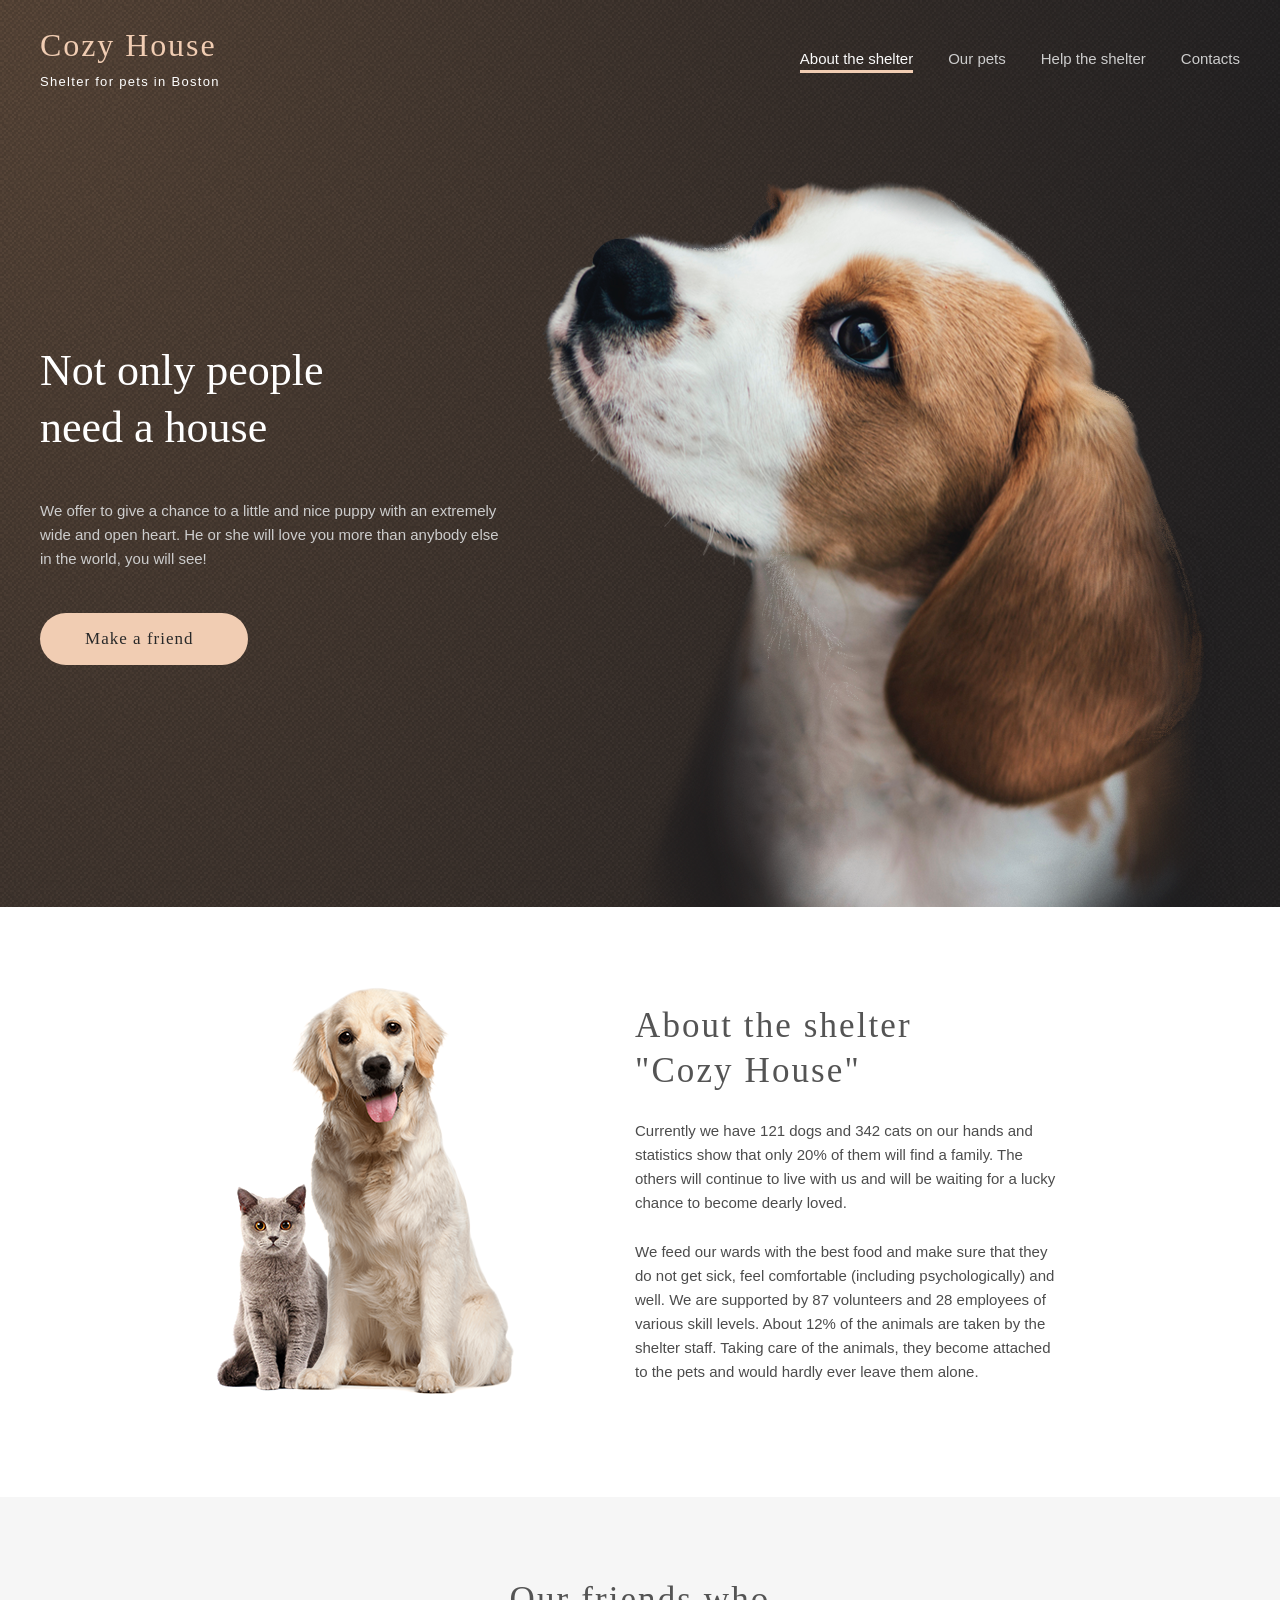
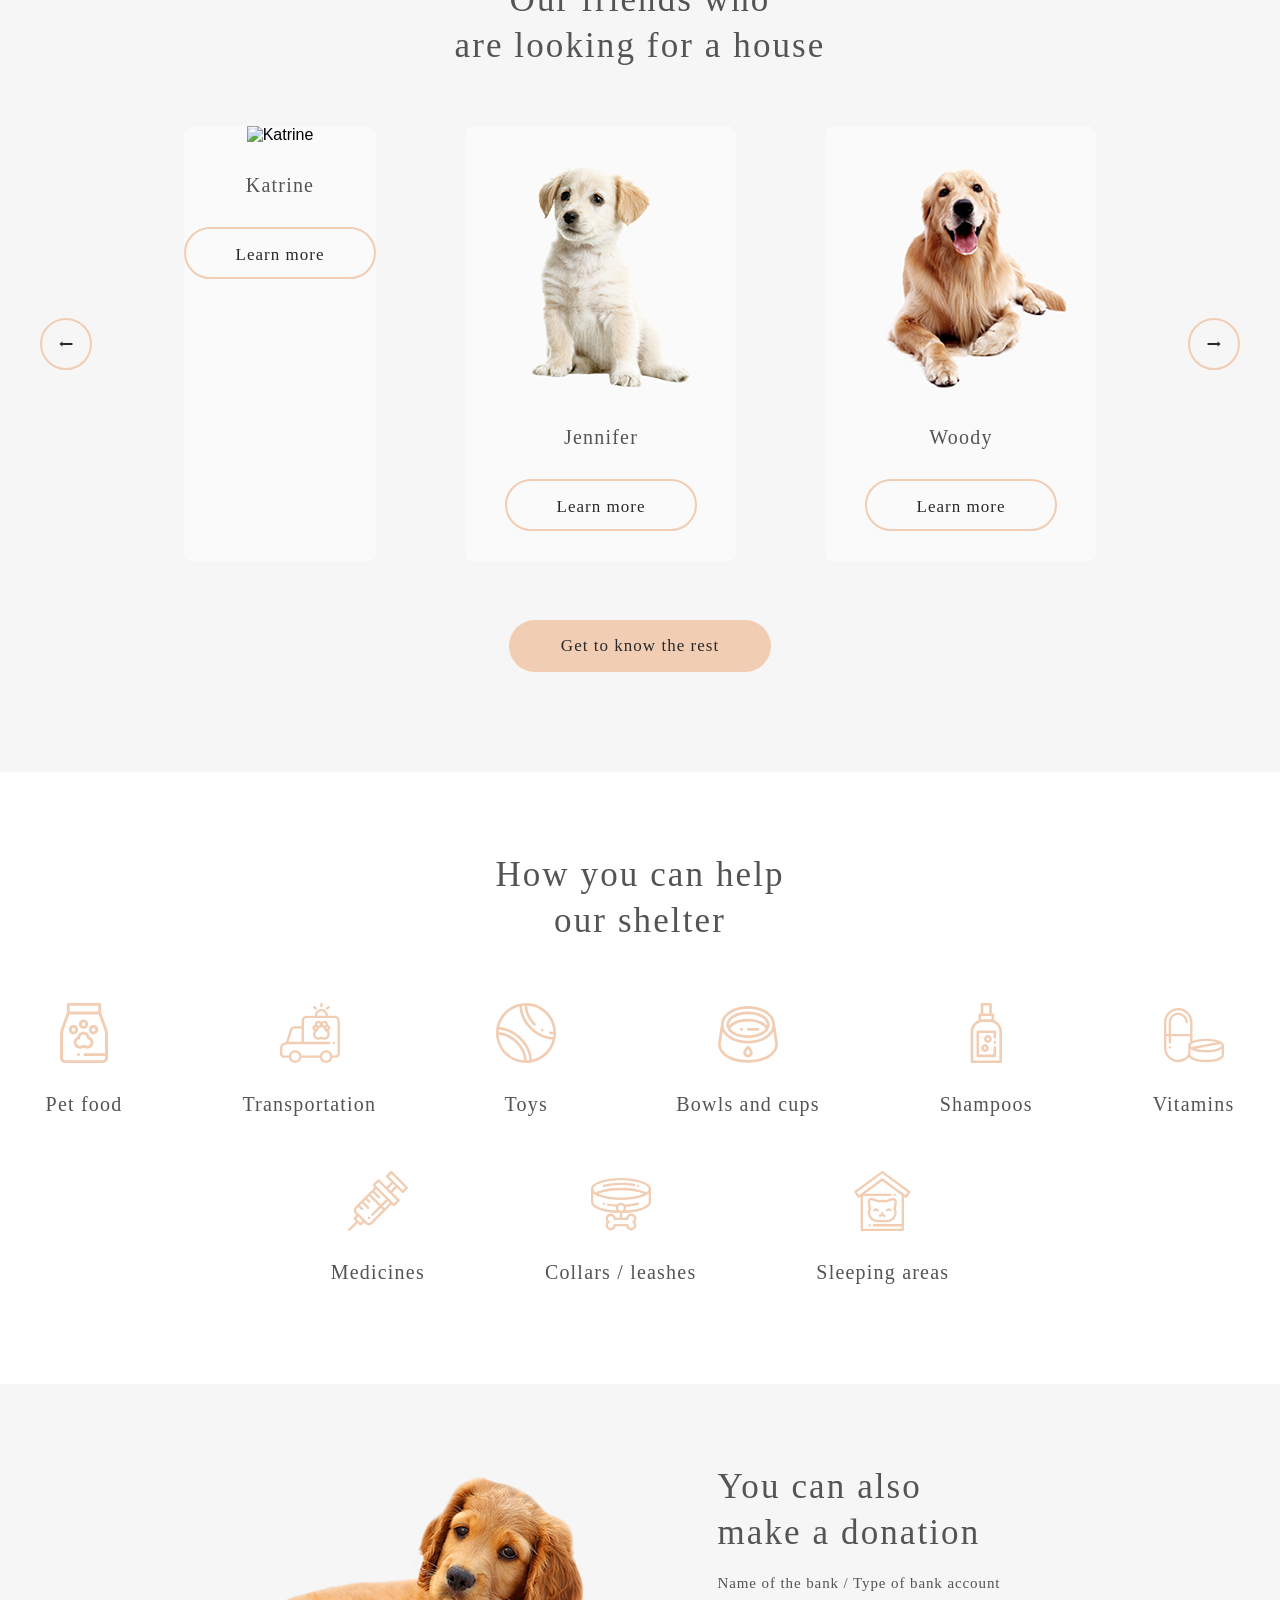
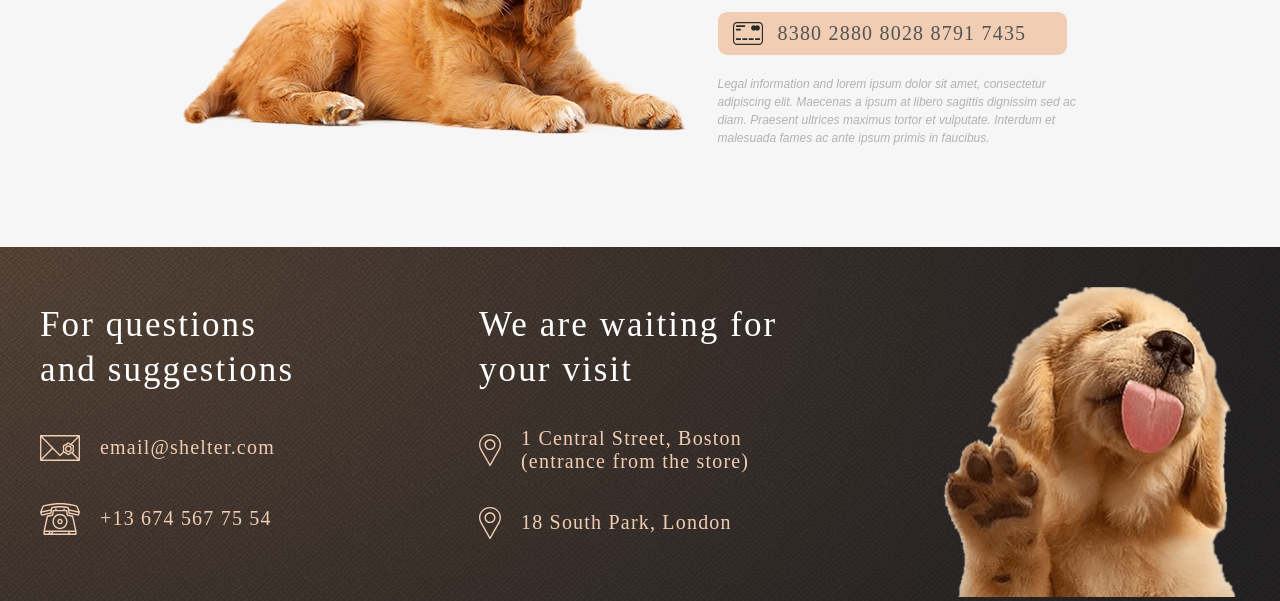
==== index.html @ b21e5015 "refactor: rename main.html to index.html for hosting deployment" ====
<!doctype html>
<html lang="en">
  <head>
    <meta charset="UTF-8" />
    <meta name="viewport" content="width=device-width, initial-scale=1.0" />
    <title>Shelter for pets</title>
    <link rel="stylesheet" href="css/normalize.css" />
    <link rel="stylesheet" href="css/style.css" />
    <link rel="icon" type="image/x-icon" href="./icon/icon.ico" />
  </head>
  <body>
    <div class="gradient__wrapper">
      <header class="header">
        <div class="container header__container">
          <div class="header__logo">
            <a href="#">
              <h1 class="logo__title">Cozy House</h1>
              <p class="logo__subtitle">Shelter for pets in Boston</p>
            </a>
          </div>
          <nav class="header__menu">
            <ul class="menu__list">
              <li class="menu__item">
                <a href="#" class="menu__link menu__link--active"
                  >About the shelter</a
                >
              </li>
              <li class="menu__item">
                <a href="pets.html" class="menu__link">Our pets</a>
              </li>
              <li class="menu__item">
                <a href="#help" class="menu__link">Help the shelter</a>
              </li>
              <li class="menu__item">
                <a href="#in-addition" class="menu__link">Contacts</a>
              </li>
            </ul>
          </nav>
        </div>
      </header>
      <section id="not-only">
        <div class="container not-only__container">
          <div class="not-only__content">
            <h2 class="not-only__heading">
              Not only people <br />
              need a house
            </h2>
            <p class="not-only__subheading">
              We offer to give a chance to a little and nice puppy with an
              extremely wide and open heart. He or she will love you more than
              anybody else in the world, you will see!
            </p>
            <a class="btn" href="#our-friends">Make a friend</a>
          </div>
          <div class="not-only__img">
            <img src="img/start-screen-puppy.png" alt="Start csreen Puppe" />
          </div>
        </div>
      </section>
    </div>
    <main class="main">
      <section id="about">
        <div class="container about__container">
          <div class="about__pets">
            <img
              class="about__img"
              src="./img/about-pets.png"
              alt="About pets in Cozy House shelter"
            />
          </div>
          <div class="about__content">
            <h3 class="about__title">
              About the shelter <br />
              "Cozy House"
            </h3>
            <p class="about__text">
              Currently we have 121 dogs and 342 cats on our hands and
              statistics show that only 20% of them will find a family. The
              others will continue to live with us and will be waiting for a
              lucky chance to become dearly loved.
            </p>
            <p class="about__text">
              We feed our wards with the best food and make sure that they do
              not get sick, feel comfortable (including psychologically) and
              well. We are supported by 87 volunteers and 28 employees of
              various skill levels. About 12% of the animals are taken by the
              shelter staff. Taking care of the animals, they become attached to
              the pets and would hardly ever leave them alone.
            </p>
          </div>
        </div>
      </section>
      <section id="our-friends">
        <div class="container our-friends__container">
          <div class="headind-wrapper">
            <h3 class="our-friends__title">
              Our friends who <br />
              are looking for a house
            </h3>
          </div>
          <div class="our-friends__slider">
            <button class="our-friends__arrow our-friends__arrow--left">
              <svg
                width="52"
                height="52"
                viewBox="0 0 52 52"
                fill="none"
                xmlns="http://www.w3.org/2000/svg"
              >
                <path d="M33 25V27H22V29L19 26L22 23V25H33Z" fill="#292929" />
              </svg>
            </button>
            <div class="our-friends__slider-wrapper" id="slider">
              <div class="our-friends__slider-track">
                <div class="card">
                  <img
                    src="./img/pets-katrine.png"
                    alt="Katrine"
                    class="card__img"
                  />
                  <p class="card__name">Katrine</p>
                  <button class="card__button btn">Learn more</button>
                </div>
                <div class="card">
                  <img
                    src="./img/pets-jennifer.png"
                    alt="Jennifer"
                    class="card__img"
                  />
                  <p class="card__name">Jennifer</p>
                  <button class="card__button btn">Learn more</button>
                </div>
                <div class="card">
                  <img
                    src="./img/pets-woody.png"
                    alt="Woody"
                    class="card__img"
                  />
                  <p class="card__name">Woody</p>
                  <button class="card__button btn">Learn more</button>
                </div>
              </div>
            </div>
            <button class="our-friends__arrow our-friends__arrow--right">
              <svg
                width="52"
                height="52"
                viewBox="0 0 52 52"
                fill="none"
                xmlns="http://www.w3.org/2000/svg"
              >
                <path d="M19 27V25H30V23L33 26L30 29V27H19Z" fill="#292929" />
              </svg>
            </button>
          </div>
          <div class="our-friends__action">
            <a href="pets.html" class="our-friends__btn-rest btn"
              >Get to know the rest</a
            >
          </div>
        </div>
      </section>
      <section id="help">
        <div class="container help__container">
          <h3 class="help__title">
            How you can help<br />
            our shelter
          </h3>
          <div class="help__list">
            <div class="help__item">
              <img src="./svg/icon-pet-food.svg" alt="Pet food" />
              <p class="help__text">Pet food</p>
            </div>
            <div class="help__item">
              <img src="./svg/transportation.svg" alt="Transportation" />
              <p class="help__text">Transportation</p>
            </div>
            <div class="help__item">
              <img src="./svg/toys.svg" alt="Toys" />
              <p class="help__text">Toys</p>
            </div>
            <div class="help__item">
              <img src="./svg/bowls-and-cups.svg" alt="Bowls and cups" />
              <p class="help__text">Bowls and cups</p>
            </div>
            <div class="help__item">
              <img src="./svg/shampoos.svg" alt="Shampoos" />
              <p class="help__text">Shampoos</p>
            </div>
            <div class="help__item">
              <img src="./svg/vitamins.svg" alt="Vitamins" />
              <p class="help__text">Vitamins</p>
            </div>
            <div class="help__item">
              <img src="./svg/medicines.svg" alt="Medicines" />
              <p class="help__text">Medicines</p>
            </div>
            <div class="help__item">
              <img src="./svg/collars-or-leashes.svg" alt="Collars / leashes" />
              <p class="help__text">Collars / leashes</p>
            </div>
            <div class="help__item">
              <img src="./svg/sleeping-area.svg" alt="Sleeping areas" />
              <p class="help__text">Sleeping areas</p>
            </div>
          </div>
        </div>
      </section>
      <section id="in-addition">
        <div class="in-addition__container">
          <img
            src="./img/donation-dog.png"
            alt="donation-dog"
            class="donation__img"
          />
          <div class="donation__content">
            <h3 class="donation__title">
              You can also <br />
              make a donation
            </h3>
            <h4 class="donation__bank-info">
              Name&nbsp;of&nbsp;the&nbsp;bank&nbsp;/&nbsp;Type&nbsp;of&nbsp;bank&nbsp;account
            </h4>
            <button type="button" class="donation__card-btn">
              <img
                class="donation__card-icon"
                src="./svg/credit-card.svg"
                alt="Credit card icon"
              />
              <span class="donation__card-number">
                8380&nbsp;2880&nbsp;8028&nbsp;8791&nbsp;7435
              </span>
            </button>
            <p class="donation__legal">
              Legal information and lorem ipsum dolor sit amet, consectetur
              adipiscing elit. Maecenas a ipsum at libero sagittis dignissim sed
              ac diam. Praesent ultrices maximus tortor et vulputate. Interdum
              et malesuada fames ac ante ipsum primis in faucibus.
            </p>
          </div>
        </div>
      </section>
    </main>
    <footer class="footer">
      <div class="container footer__container">
        <div class="footer__contacts">
          <h5 class="footer__title">For questions and suggestions</h5>
          <a href="mailto:email@shelter.com" class="footer__link">
            <img class="footer__icon" src="./svg/mail.svg" alt="mail" />
            <span class="footer__text">email@shelter.com</span>
          </a>
          <a href="tel:+136745677554" class="footer__link">
            <img class="footer__icon" src="./svg/phone.svg" alt="phone" />
            <span class="footer__text">+13 674 567 75 54</span>
          </a>
        </div>
        <div class="footer__locations">
          <h5 class="footer__title footer__title--mobile">
            We are waiting for your visit
          </h5>
          <a
            href="https://www.google.com/maps/"
            target="_blank"
            class="footer__link"
          >
            <img class="footer__icon" src="./svg/pin.svg" alt="footer icon" />
            <span class="footer__text"
              >1 Central Street, Boston (entrance from the store)</span
            >
          </a>
          <a
            href="https://www.google.com/maps/"
            target="_blank"
            class="footer__link"
          >
            <img class="footer__icon" src="./svg/pin.svg" alt="footer icon" />
            <span class="footer__text">18 South Park, London</span>
          </a>
        </div>
        <div class="footer__image-wrapper">
          <img src="./img/footer-puppy.png" alt="footer sleeping puppy" />
        </div>
      </div>
    </footer>
    <script type="module" src="js/main.js"></script>
  </body>
</html>
---- css/style.css ----
@import url("variables.css");

* {
  padding: 0;
  margin: 0;
  box-sizing: border-box;
  text-decoration: none;
  list-style-type: none;
}

html,
body {
  scroll-behavior: smooth;
  font-family: var(--second-family);
  font-weight: 400;
  font-style: normal;
}

h1,
h2,
h3,
h4,
h5,
h6 {
  font-family: var(--font-family);
  font-weight: 400;
  font-style: normal;
}

body::-webkit-scrollbar {
  display: none;
}

.container {
  display: flex;
  max-width: 1280px;
  width: 100%;
  margin: 0 auto;
  padding: 80px 40px 100px;
}

.gradient__wrapper {
  background:
    url(../img/noise_transparent.png),
    radial-gradient(100% 215.42% at 0% 0%, #5b483a 0%, #262425 100%), #211f20;
}

.header__container {
  justify-content: space-between;
  padding: 28px 40px 90px;
}

.header__menu {
  display: flex;
  align-items: center;
}

.logo__title {
  font-family: var(--font-family);
  color: var(--color-primary);
  line-height: 1.1;
  letter-spacing: 0.06em;
  padding-bottom: 11px;
}

.menu__link,
.logo__subtitle {
  font-family: var(--second-family);
  font-size: 15px;
  color: #cdcdcd;
}

.logo__subtitle {
  font-size: 13px;
  font-size: 13px;
  letter-spacing: 0.1em;
  color: var(--color-light-xl);
}

.menu__list {
  display: flex;
  gap: 35px;
}

.menu__link {
  user-select: none;
  transition: 0.3s ease;
}

.menu__item:first-child .menu__link {
  padding-bottom: 3px;
  cursor: default;
}

.menu__link--active {
  color: var(--color-light-s);
  border-bottom: 3px solid var(--color-primary);
}

.not-only__container {
  display: flex;
  gap: 42px;
  min-height: 728px;
  padding: 0 40px;
}

.not-only__content {
  display: flex;
  flex-direction: column;
  max-width: 460px;
  max-height: 322px;
  gap: 42px;
  padding-top: 163px;
}

.not-only__heading {
  font-size: 44px;
  line-height: 1.3;
  color: var(--color-light-xl);
}

.not-only__subheading {
  font-size: 15px;
  line-height: 1.6;
  color: var(--color-dark-s);
}

.btn {
  display: inline-block;
  border-radius: 100px;
  padding: 15px 45px;
  width: 208px;
  height: 52px;
  background-color: var(--color-primary);
  font-size: 17px;
  color: var(--color-dark-3xl);
  transition: 0.3s ease;
}

.not-only__content .btn {
  font-weight: 400;
  font-family: var(--font-family);
  line-height: 1.3;
  letter-spacing: 0.06em;
}

.not-only__img img {
  width: 100%;
  height: 100%;
  object-fit: contain;
  display: block;
}

.about__container {
  display: flex;
  flex-wrap: wrap;
  justify-content: center;
  align-items: center;
  padding: 80px 40px 98px;
  gap: 120px;
}

.about__content {
  max-width: 430px;
  display: flex;
  flex-direction: column;
  gap: 25px;
}

h3 {
  font-size: 35px;
  line-height: 1.3;
  letter-spacing: 0.06em;
  color: var(--color-dark-l);
}

.about__text {
  font-family: var(--second-family);
  font-size: 15px;
  line-height: 1.6;
  color: var(--color-dark-xl);
}

#our-friends {
  background-color: var(--color-light-l);
}

.our-friends__container {
  display: flex;
  flex-direction: column;
  text-align: center;
  gap: 58px;
}

.our-friends__slider-wrapper {
  overflow: hidden;
}

.our-friends__slider {
  display: flex;
  align-items: center;
  justify-content: space-between;
}

.our-friends__arrow {
  display: flex;
  align-items: center;
  justify-content: center;
  width: 52px;
  height: 52px;
  border-radius: 50%;
  border: 2px solid #f1cdb3;
  background-color: var(--color-light-l);
  transition: 0.3s ease;
}

.our-friends__slider-track {
  display: flex;
  gap: 90px;
}

.card {
  display: flex;
  flex-direction: column;
  row-gap: 30px;
  align-items: center;
  padding: 0 0 31px 0;
  border-radius: 9px;
  background: var(--color-light-s);
  cursor: pointer;
  transition-duration: 1s;
  flex-shrink: 0;
}

.card__name {
  font-size: 20px;
  font-family: var(--font-family);
  letter-spacing: 0.06em;
  text-align: center;
  color: var(--color-dark-l);
}

.card__button {
  width: 192px;
  border: 2px solid var(--color-primary);
  font-family: var(--font-family);
  font-size: 17px;
  line-height: 1.3;
  letter-spacing: 0.06em;
  color: var(--color-dark-3xl);
  background: var(--color-light-s);
  transition-duration: 1s;
}

.our-friends__btn-rest {
  width: 262px;
  font-family: var(--font-family);
  font-size: 17px;
  line-height: 1.3;
  letter-spacing: 0.06em;
  color: var(--color-dark-3xl);
  transition: 0.3s ease;
}

.help__container {
  display: flex;
  flex-direction: column;
  text-align: center;
  gap: 60px;
}

.help__list {
  display: flex;
  justify-content: center;
  text-align: center;
  flex-wrap: wrap;
  column-gap: 120px;
  row-gap: 55px;
  max-width: 1200px;
}

.help__item {
  display: flex;
  flex-direction: column;
  justify-content: flex-end;
  align-items: center;
  max-width: 100%;
  row-gap: 30px;
}

.help__text {
  font-family: var(--font-family);
  font-weight: 400;
  font-size: 20px;
  line-height: 1.15;
  letter-spacing: 0.06em;
  text-align: center;
  color: var(--color-dark-l);
}

#in-addition {
  background-color: var(--color-light-l);
  display: flex;
  justify-content: center;
}

.in-addition__container {
  display: flex;
  justify-content: center;
  align-items: center;
  max-width: 915px;
  column-gap: 30px;
  padding: 80px 182px 100px;
}

.donation__content {
  min-width: 380px;
  display: flex;
  flex-direction: column;
  gap: 20px;
}

.donation__bank-info {
  font-size: 15px;
  line-height: 16px;
  line-height: 110%;
  letter-spacing: 0.06em;
  color: var(--color-dark-l);
}

.donation__card-btn {
  display: flex;
  padding: 10px 15px;
  border-radius: 9px;
  background: var(--color-primary);
  border: none;
  height: 43px;
  width: 349px;
  transition-duration: 1s;
  cursor: pointer;
}

.donation__card-number {
  font-family: var(--font-family);
  font-weight: 400;
  font-size: 20px;
  line-height: 23px;
  line-height: 115%;
  letter-spacing: 0.06em;
  color: var(--color-dark-l);
  padding-left: 15px;
}

.donation__legal {
  font-family: var(--second-family);
  font-style: italic;
  font-size: 12px;
  line-height: 150%;
  color: var(--color-dark-m);
}

.footer {
  background:
    url(../img/noise_transparent.png),
    radial-gradient(100% 215.42% at 0% 0%, #5b483a 0%, #262425 100%), #211f20;
}

.footer__container {
  padding: 40px 40px 0;
  justify-content: space-between;
}

.footer__contacts {
  max-width: 280px;
  display: flex;
  flex-direction: column;
  gap: 42px;
  margin-top: 15px;
}

.footer__locations {
  max-width: 302px;
  display: flex;
  flex-direction: column;
  gap: 34px;
  margin-top: 15px;
}

.footer__link {
  display: flex;
  align-items: center;
  transition: all 0.3s ease;
}

.footer__title {
  font-size: 35px;
  line-height: 1.3;
  letter-spacing: 0.06em;
  color: var(--color-light-xl);
}


.footer__text {
  font-family: var(--font-family);
  font-size: 20px;
  line-height: 1.15;
  letter-spacing: 0.06em;
  color: #f1cdb3;
  padding-left: 20px;
}

@media (hover: hover) {
  a:hover {
    color: var(--color-light-s);
  }

  .menu__item {
    color: #e5e5e5;
  }

  .card:hover {
    box-shadow: 0 2px 35px 14px rgba(13, 13, 13, 0.04);
    cursor: pointer;
  }

  .card:hover .card__button {
    background-color: var(--color-primary-light);
    border-color: var(--color-primary-light);
  }

  .footer__link:hover .footer__text {
    color: var(--color-light-s);
  }

  .btn:hover,
  .our-friends__arrow:hover,
  .donation__card-btn:hover {
    background-color: var(--color-primary-light);
    border-color: var(--color-primary-light);
    color: var(--color-dark-3xl);
  }
}
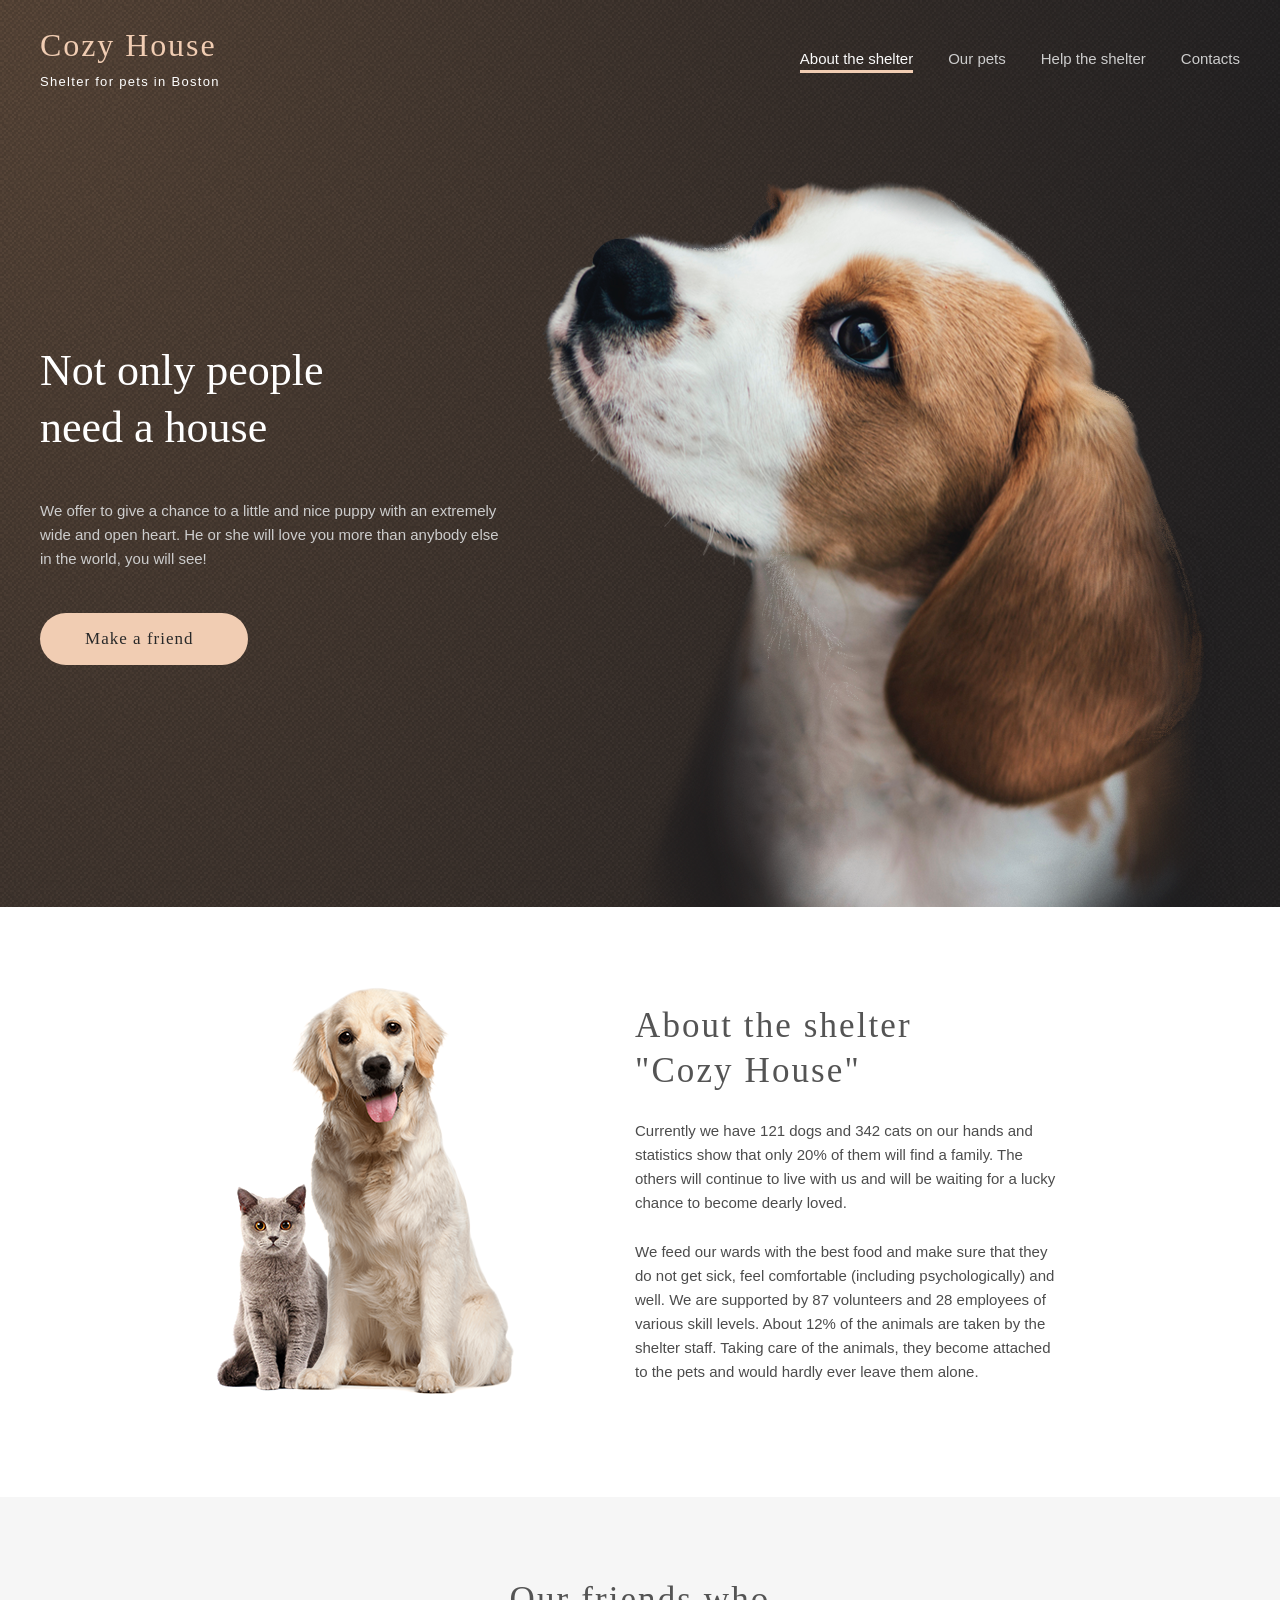
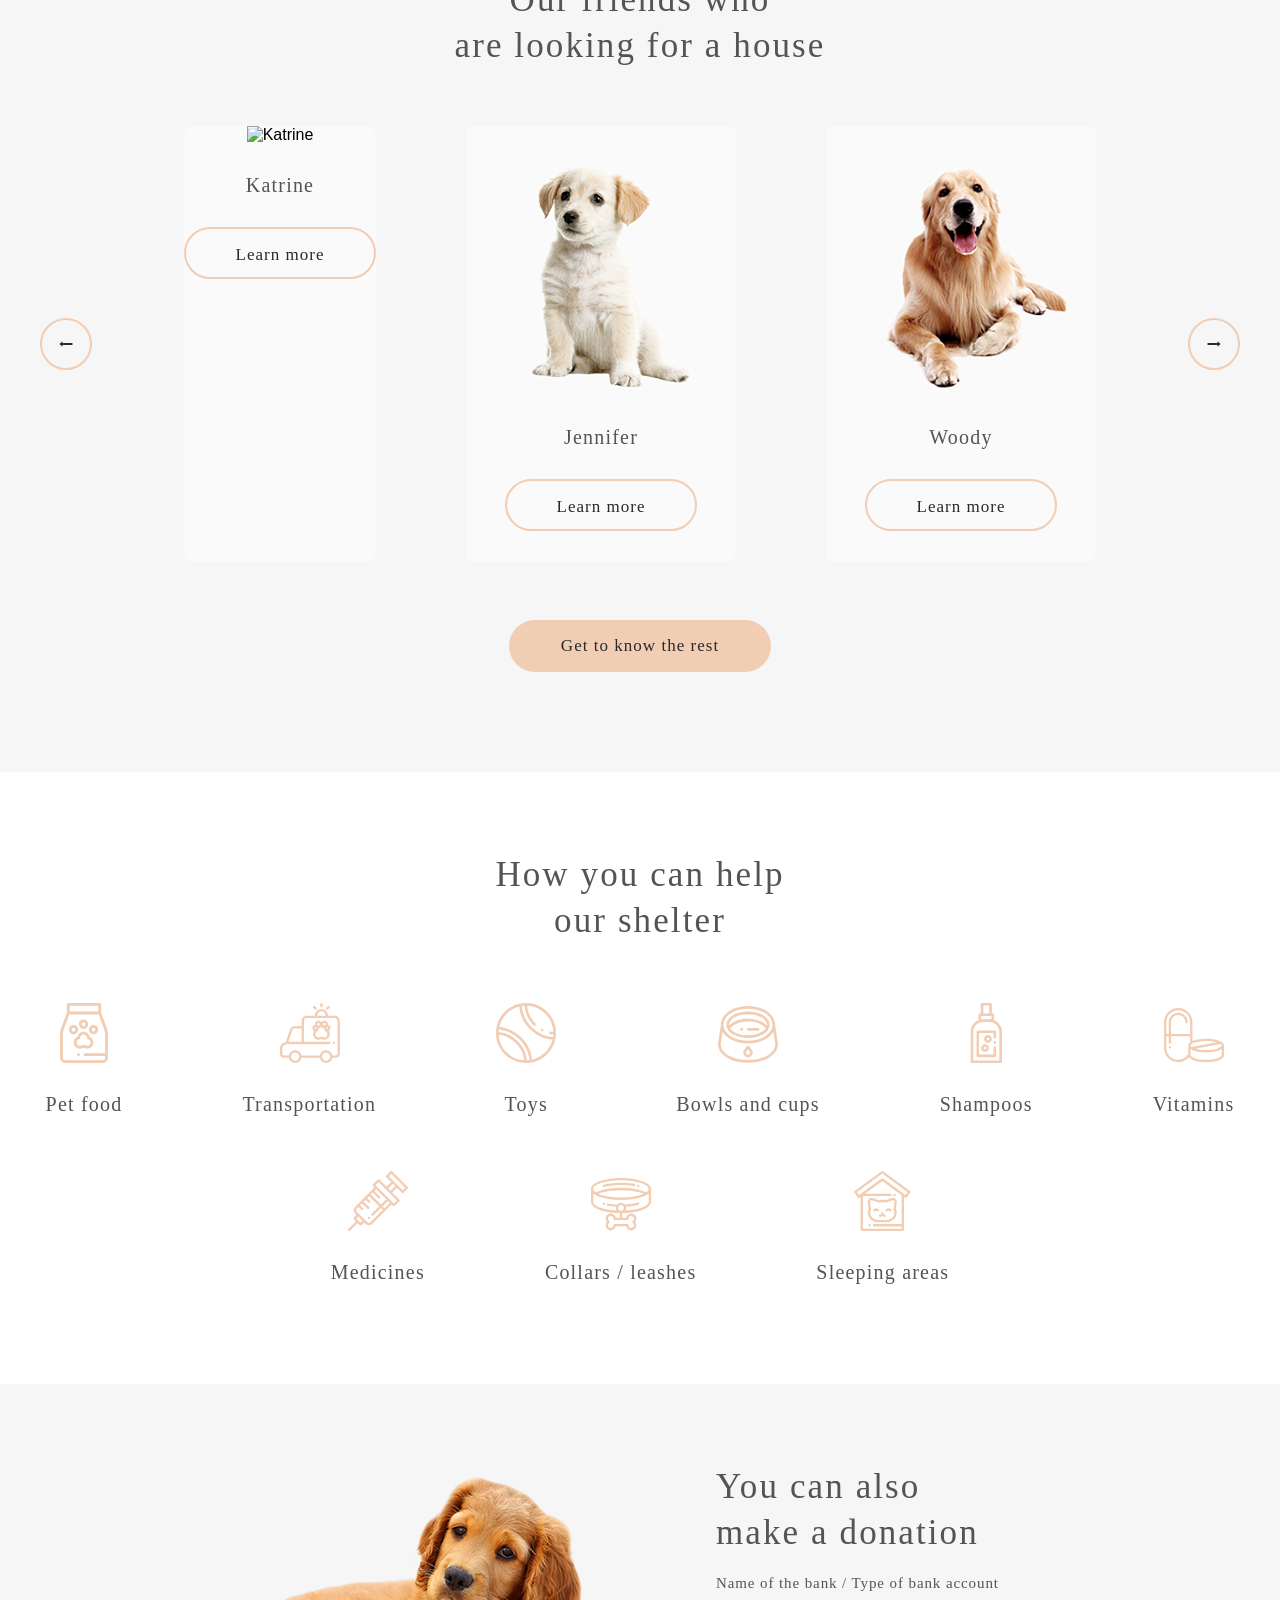
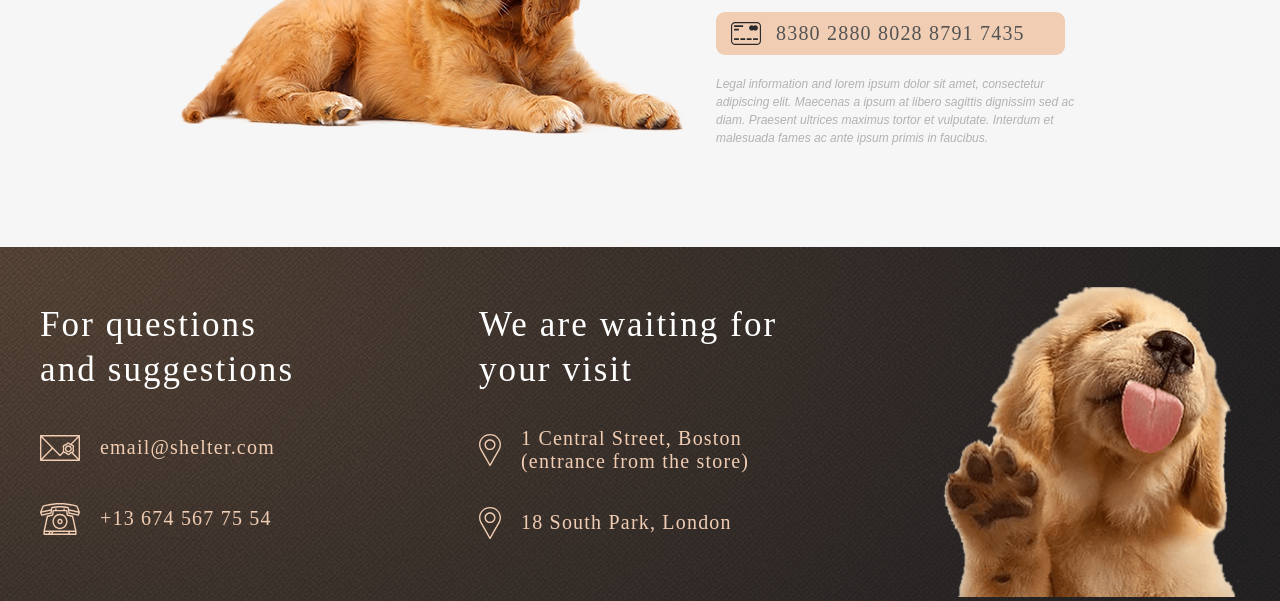
==== commit 8992a121: "feat: add responsive styles for better layouts" ====
--- a/index.html
+++ b/index.html
@@ -36,6 +36,11 @@
               </li>
             </ul>
           </nav>
+          <button type="button" class="burger">
+            <span></span>
+            <span></span>
+            <span></span>
+          </button>
         </div>
       </header>
       <section id="not-only">
@@ -207,7 +212,7 @@
         </div>
       </section>
       <section id="in-addition">
-        <div class="in-addition__container">
+        <div class="in-addition__container container">
           <img
             src="./img/donation-dog.png"
             alt="donation-dog"
@@ -221,7 +226,7 @@
             <h4 class="donation__bank-info">
               Name&nbsp;of&nbsp;the&nbsp;bank&nbsp;/&nbsp;Type&nbsp;of&nbsp;bank&nbsp;account
             </h4>
-            <button type="button" class="donation__card-btn">
+            <a href="#" class="donation__card-btn">
               <img
                 class="donation__card-icon"
                 src="./svg/credit-card.svg"
@@ -230,7 +235,7 @@
               <span class="donation__card-number">
                 8380&nbsp;2880&nbsp;8028&nbsp;8791&nbsp;7435
               </span>
-            </button>
+            </a>
             <p class="donation__legal">
               Legal information and lorem ipsum dolor sit amet, consectetur
               adipiscing elit. Maecenas a ipsum at libero sagittis dignissim sed
--- a/css/style.css
+++ b/css/style.css
@@ -99,6 +99,8 @@
 
 .not-only__container {
   display: flex;
+  justify-content: space-between;
+  width: 100%;
   gap: 42px;
   min-height: 728px;
   padding: 0 40px;
@@ -108,7 +110,7 @@
   display: flex;
   flex-direction: column;
   max-width: 460px;
-  max-height: 322px;
+  width: 100%;
   gap: 42px;
   padding-top: 163px;
 }
@@ -144,11 +146,17 @@
   letter-spacing: 0.06em;
 }
 
+.not-only__img {
+  max-width: 698px;
+  width: 100%;
+  align-self: flex-end;
+}
+
 .not-only__img img {
   width: 100%;
-  height: 100%;
+  height: auto;
+  display: block;
   object-fit: contain;
-  display: block;
 }
 
 .about__container {
@@ -302,19 +310,19 @@
   background-color: var(--color-light-l);
   display: flex;
   justify-content: center;
+  width: 100%;
 }
 
 .in-addition__container {
   display: flex;
   justify-content: center;
+  width: 100%;
+  padding: 80px 181px 100px;
   align-items: center;
-  max-width: 915px;
   column-gap: 30px;
-  padding: 80px 182px 100px;
 }
 
 .donation__content {
-  min-width: 380px;
   display: flex;
   flex-direction: column;
   gap: 20px;
@@ -399,7 +407,6 @@
   color: var(--color-light-xl);
 }
 
-
 .footer__text {
   font-family: var(--font-family);
   font-size: 20px;
@@ -409,6 +416,440 @@
   padding-left: 20px;
 }
 
+.burger {
+  display: none;
+  width: 30px;
+  height: 22px;
+  position: relative;
+  background: inherit;
+  border: none;
+  outline: none;
+  cursor: pointer;
+  transition:
+    opacity 0.25s,
+    transform 0.5s;
+  will-change: transform;
+  z-index: 3;
+}
+
+.burger span {
+  display: block;
+  position: absolute;
+  width: 30px;
+  height: 2px;
+  border: 1px solid var(--color-primary);
+  transition: 2s;
+}
+
+.burger span:nth-child(1) {
+  transform: translateY(-10px);
+}
+.burger span:nth-child(2) {
+}
+.burger span:nth-child(3) {
+  transform: translateY(10px);
+}
+
+/*responsive*/
+@media (max-width:1100px) {
+  .not-only__container {
+        flex-direction: column;
+    align-items: center;
+    gap: 100px;
+  }
+
+  .not-only__content {
+    padding: 0;
+  }
+.not-only__img {
+  max-width: 569px;
+  width: 100%;
+}
+
+.not-only__img img {
+  width: 100%;
+  height: auto;
+  display: block;
+  object-fit: contain;
+}
+}
+
+@media (max-width: 890px) {
+  .in-addition__container {
+    flex-wrap: wrap-reverse;
+    text-align: center;
+    gap: 60px;
+  }
+
+  .donation__content {
+    max-width: 350px;
+  }
+
+  .our-friends__slider-track {
+    gap: 30px;
+  }
+}
+
+@media (max-width: 768px) {
+  .header__container {
+    align-items: center;
+    padding: 28px 30px 63px;
+  }
+
+  .not-only__container {
+    flex-direction: column;
+    align-items: center;
+    gap: 100px;
+  }
+
+  .not-only__img {
+    margin-left: auto;
+  }
+
+  .not-only__content {
+    padding-top: 0;
+  }
+
+  .not-only__content .btn {
+    margin: 0 auto;
+  }
+
+  .about__container {
+    flex-wrap: wrap-reverse;
+    gap: 80px;
+    padding: 80px 40px 96px;
+  }
+
+  .our-friends__container {
+    padding: 78px 30px 100px;
+  }
+
+  .our-friends__slider {
+    gap: 12px;
+  }
+
+  .our-friends__slider-track {
+    gap: 40px;
+  }
+
+  .help__container {
+    padding: 80px 30px 100px;
+  }
+
+  .help__list {
+    column-gap: 60px;
+  }
+
+  .help__item {
+    width: 170px;
+    height: 113px;
+  }
+
+  .in-addition__container {
+    flex-wrap: wrap-reverse;
+    gap: 60px;
+  }
+
+  .donation__content {
+    max-width: 380px;
+    text-align: start;
+  }
+  .donation__img {
+    width: 569px;
+    margin: 0 auto;
+  }
+
+  .footer__container {
+    padding: 30px 30px 0;
+    flex-wrap: wrap;
+    justify-content: center;
+    gap: 65px 60px;
+  }
+
+  .footer__contacts {
+    gap: 40px;
+    margin-top: 0;
+  }
+
+  .footer__locations {
+    gap: 33px;
+    margin-top: 0;
+  }
+}
+
+@media (max-width: 767px) {
+  .burger {
+    display: block;
+  }
+
+  .burger.active {
+    transform: rotate(-90deg);
+    position: fixed;
+    right: 11px;
+    cursor: pointer;
+  }
+
+  .header__menu {
+    position: fixed;
+    right: -100%;
+    top: 0;
+    padding: 50px 40px;
+    background-color: var(--color-dark-3xl);
+    transition: 0.5s ease 0.1s;
+    z-index: 2;
+    height: 100%;
+    overflow: auto;
+  }
+
+  .menu__list {
+    flex-direction: column;
+    row-gap: 40px;
+    padding: 201px 0 0 0;
+  }
+
+  .menu__item a {
+    font-size: 32px;
+  }
+
+  .header__menu.active {
+    right: 0;
+  }
+
+  .burger.active {
+    z-index: 3;
+  }
+}
+
+@media(max-width: 506px) {
+  .donation__img {
+    width: 80vw;
+    min-width: 260px; 
+    height: auto;
+    display: block;
+    object-fit: contain; 
+  }
+}
+
+
+@media(max-width:460px) {
+    .our-friends__slider {
+    flex-wrap: wrap;
+    justify-content: space-evenly;
+    gap: 20px;
+  }
+
+  .card {
+    order: 1;
+    width: 100%;
+  }
+
+  .our-friends__arrow--right {
+    order: 3;
+  }
+  .our-friends__arrow--left {
+    order: 2;
+  }
+}
+
+@media(max-width: 380px) {
+  .donation__card-btn {
+    width: 281px;
+  }
+    .donation__card-number {
+    font-size: 15px;
+  }
+
+  .in-addition__container {
+    padding: 35px 60px 80px;
+  }
+}
+
+@media (max-width: 320px) {
+  .header__container {
+    padding: 28px 20px 62px;
+  }
+
+  .not-only__container {
+    min-height: auto;
+    gap: 105px;
+    padding: 0 10px;
+  }
+
+  .not-only__heading {
+    font-size: 25px;
+    line-height: 1.3;
+    letter-spacing: 0.06em;
+    text-align: center;
+  }
+
+  .not-only__subheading {
+    text-align: center;
+  }
+
+  .not-only__img {
+      display: flex;
+  justify-content: end;
+  align-items: center;
+  }
+
+  .not-only__img img {
+    width: 260px;
+    height: 271px;
+  }
+
+  .about__container {
+    padding: 42px 25px 42px;
+    gap: 42px;
+  }
+
+  h3 {
+    font-size: 25px;
+    text-align: center;
+  }
+
+  .about__text {
+    font-size: 15px;
+    line-height: 1.6;
+    text-align: justify;
+  }
+
+  .about__content {
+    gap: 22px;
+  }
+
+  .about__img {
+    width: 260px;
+  }
+
+  .our-friends__container {
+    padding: 40px 15px 42px;
+    gap: 40px;
+  }
+
+  .our-friends__slider {
+    flex-wrap: wrap;
+    justify-content: space-evenly;
+    gap: 20px;
+  }
+
+  .card {
+    order: 1;
+    width: 100%;
+  }
+
+  .our-friends__arrow--right {
+    order: 3;
+  }
+  .our-friends__arrow--left {
+    order: 2;
+  }
+
+  .help__container {
+    padding: 40px 15px 42px;
+    gap: 44px;
+  }
+
+  .help__list {
+    gap: 30px;
+    justify-content: flex-start;
+  }
+
+  .help__item {
+    width: 130px;
+    height: 87px;
+    row-gap: 20px;
+  }
+
+  .help__item img {
+    width: 50px;
+    height: 50px;
+  }
+
+  .help__text {
+    font-size: 15px;
+    line-height: 1.1;
+    letter-spacing: 0.06em;
+    text-align: center;
+  }
+
+  .in-addition__container {
+    padding: 40px 10px 38px;
+    gap: 38px;
+  }
+
+  .donation__content {
+    max-width: 300px;
+    padding: 0 13px;
+    align-items: center;
+    gap: 25px;
+  }
+
+  .donation__bank-info {
+    letter-spacing: normal;
+  }
+
+  .donation__img {
+    width: 260px;
+    height: 135px;
+  }
+
+  .donation__card-btn {
+    width: 281px;
+  }
+
+  .donation__card-number {
+    font-size: 15px;
+  }
+
+  .donation__legal {
+    max-width: 280px;
+    text-align: justify;
+  }
+
+  .footer__container {
+    text-align: center;
+    padding: 30px 10px 0;
+    gap: 40px;
+  }
+
+  .footer__title {
+    font-size: 25px;
+    max-width: 270px;
+  }
+
+  .footer__locations {
+    align-items: center;
+    gap: 40px;
+  }
+
+  .footer__contacts {
+    padding: 0 14px;
+  }
+
+  .footer__contacts .footer__link:nth-of-type(2) {
+    padding: 4px 0 0 7px;
+  }
+
+  .footer__locations .footer__link:nth-child(3) {
+    align-self: flex-start;
+  }
+
+  .footer__text {
+    text-align: center;
+  }
+
+  .footer__locations .footer__link:nth-of-type(1) .footer__text {
+    text-align: start;
+    padding-left: 20px;
+  }
+
+  .footer__image-wrapper img {
+    width: 260px;
+    height: 269px;
+  }
+}
+
+/*hover*/
 @media (hover: hover) {
   a:hover {
     color: var(--color-light-s);
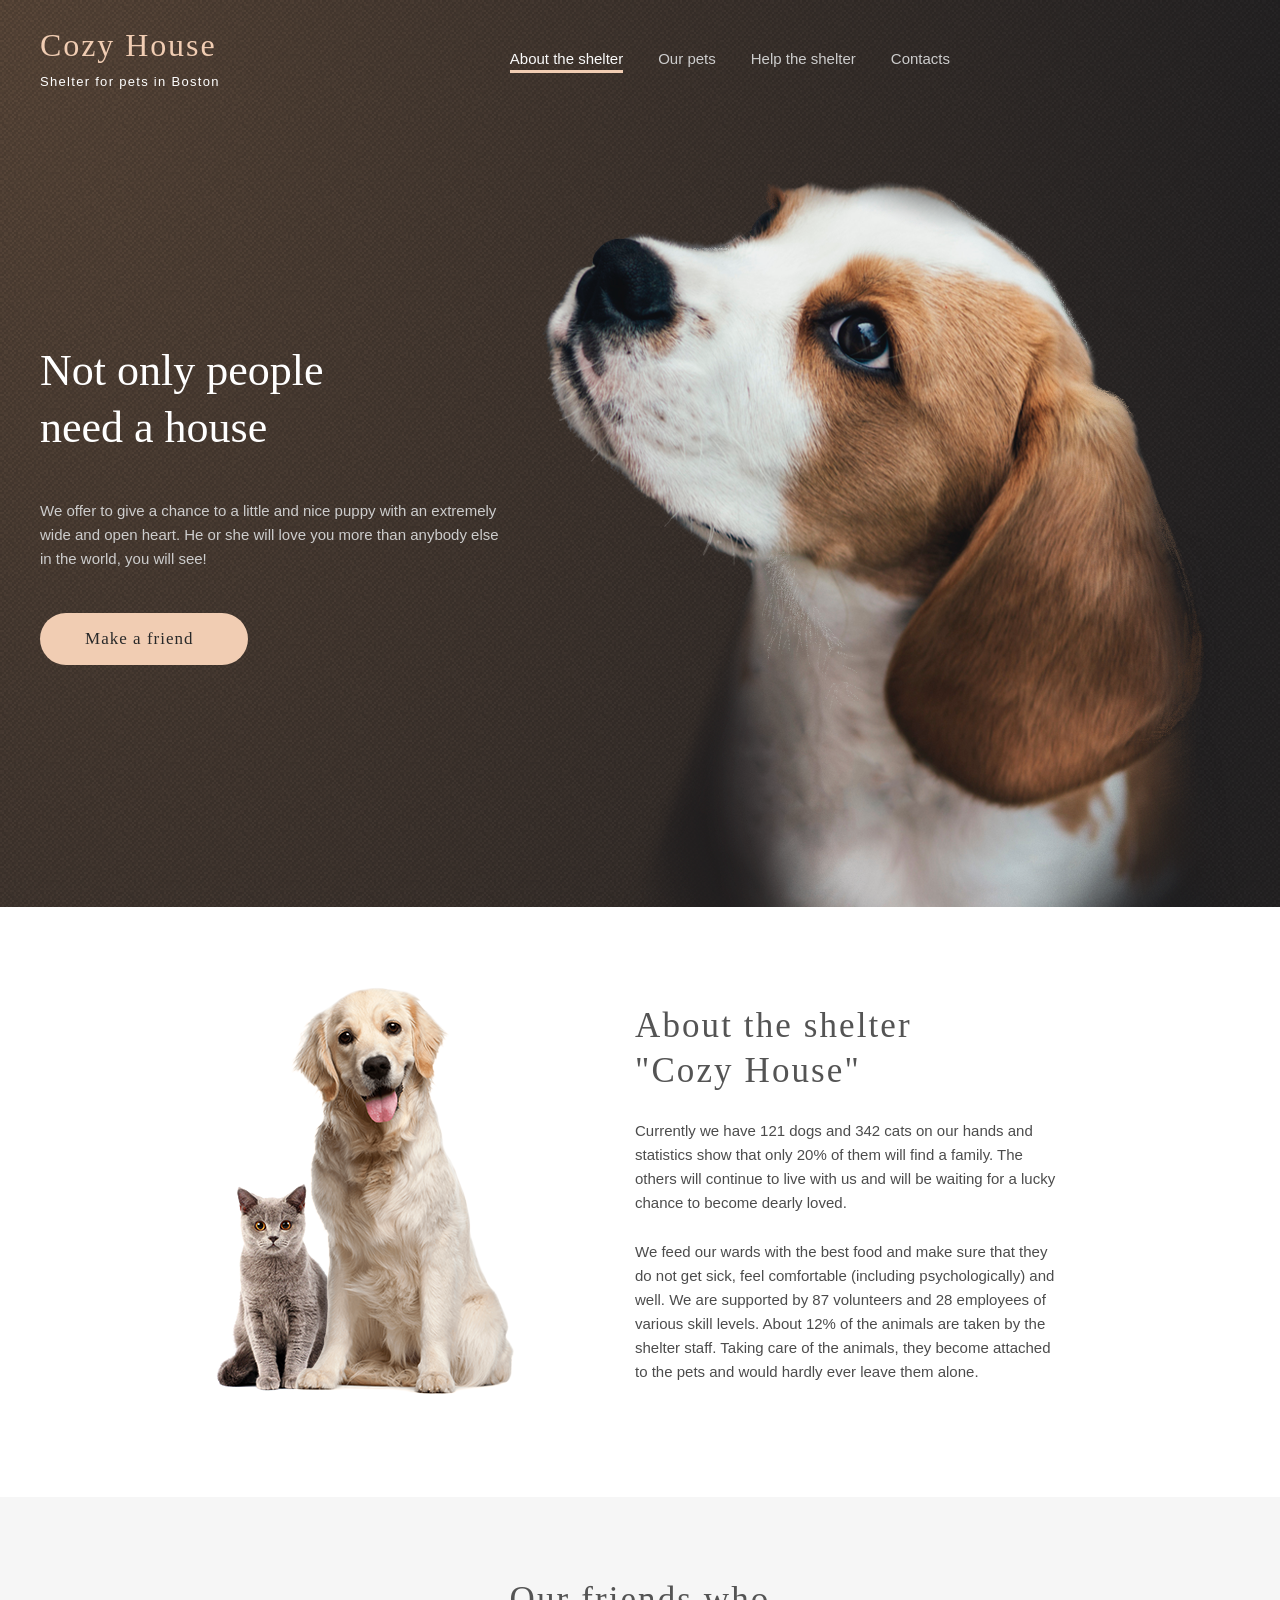
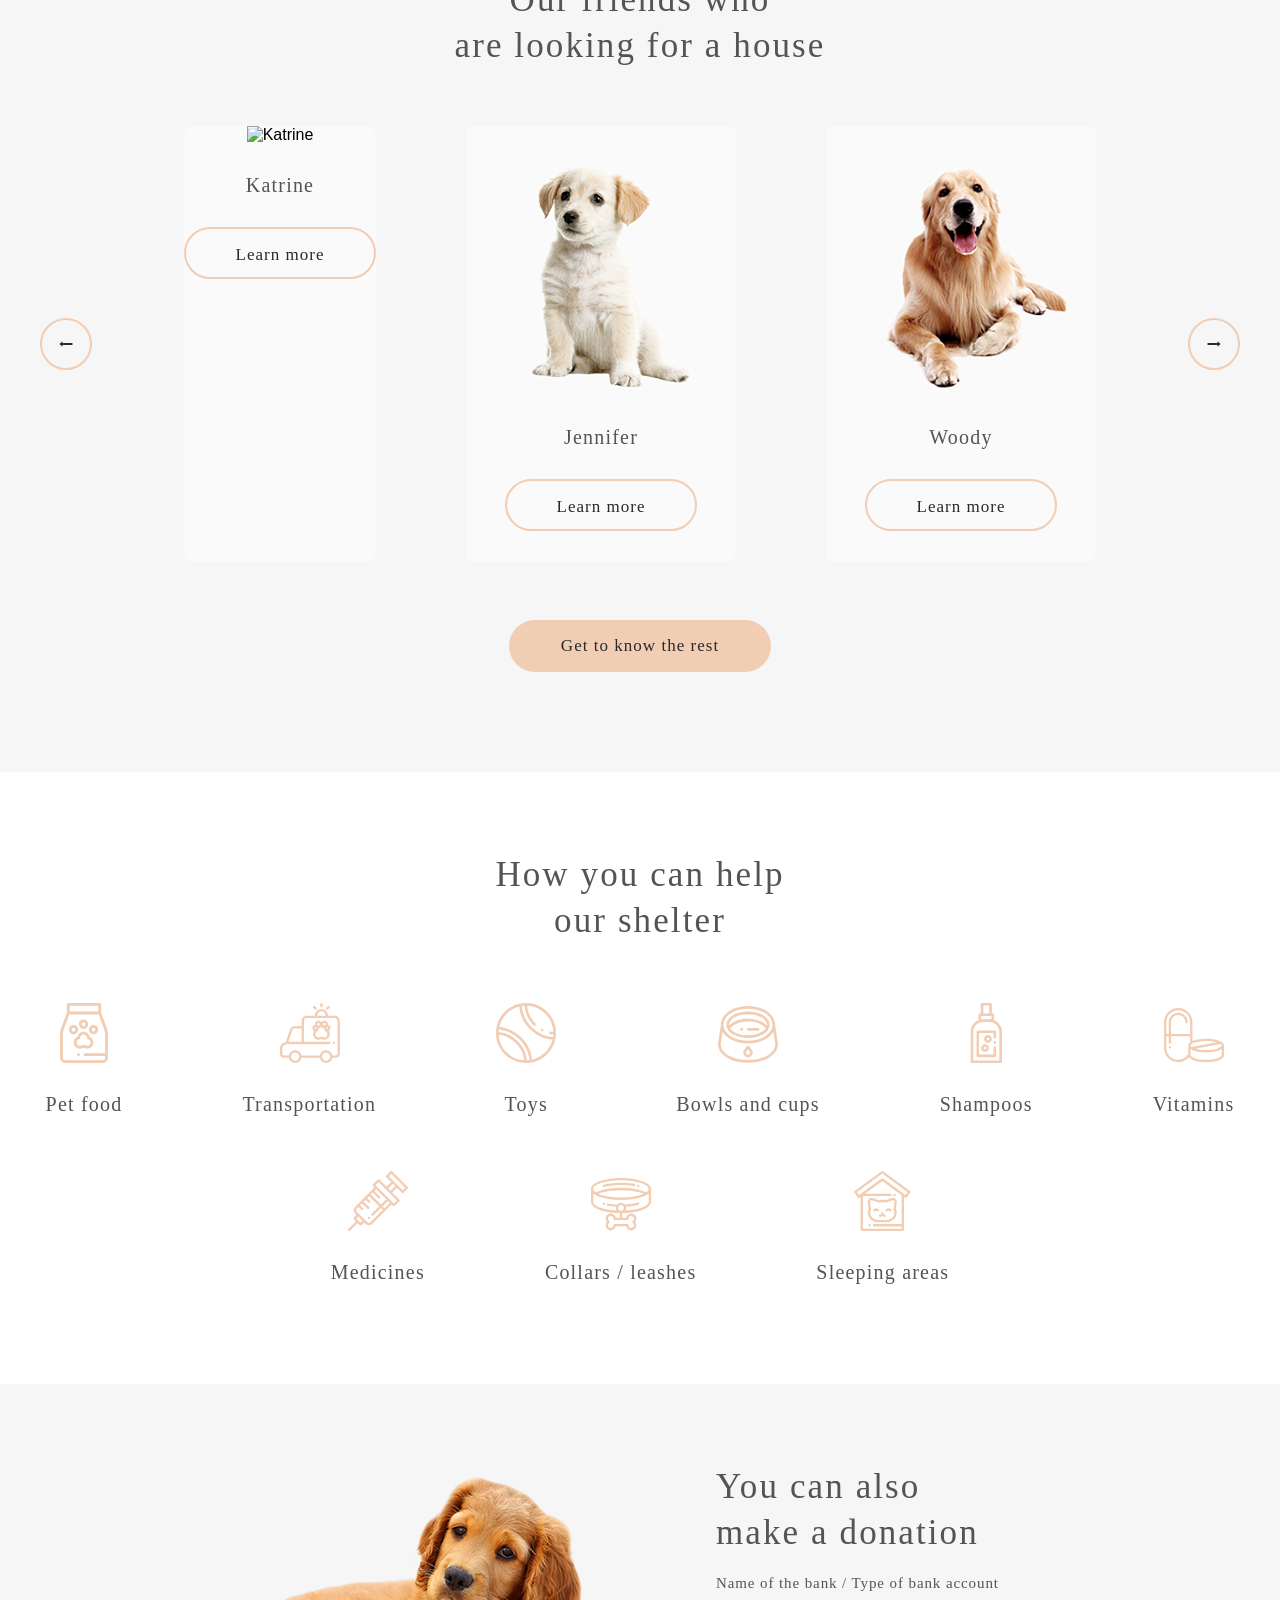
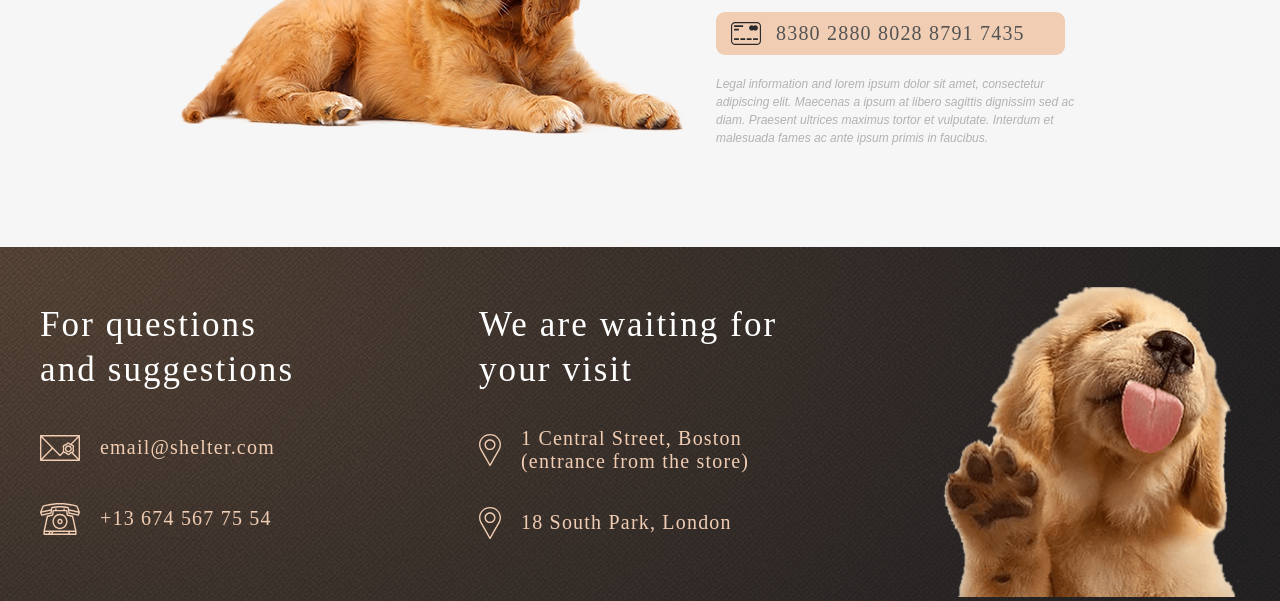
==== commit bc211743: "feat: create branch, create folder modules and implement burger menu in js" ====
--- a/index.html
+++ b/index.html
@@ -41,6 +41,7 @@
             <span></span>
             <span></span>
           </button>
+          <div class="overlay"></div>
         </div>
       </header>
       <section id="not-only">
--- a/css/style.css
+++ b/css/style.css
@@ -451,9 +451,9 @@
 }
 
 /*responsive*/
-@media (max-width:1100px) {
+@media (max-width: 1100px) {
   .not-only__container {
-        flex-direction: column;
+    flex-direction: column;
     align-items: center;
     gap: 100px;
   }
@@ -461,17 +461,17 @@
   .not-only__content {
     padding: 0;
   }
-.not-only__img {
-  max-width: 569px;
-  width: 100%;
-}
-
-.not-only__img img {
-  width: 100%;
-  height: auto;
-  display: block;
-  object-fit: contain;
-}
+  .not-only__img {
+    max-width: 569px;
+    width: 100%;
+  }
+
+  .not-only__img img {
+    width: 100%;
+    height: auto;
+    display: block;
+    object-fit: contain;
+  }
 }
 
 @media (max-width: 890px) {
@@ -585,7 +585,7 @@
   .burger.active {
     transform: rotate(-90deg);
     position: fixed;
-    right: 11px;
+    right: 22px;
     cursor: pointer;
   }
 
@@ -593,18 +593,19 @@
     position: fixed;
     right: -100%;
     top: 0;
-    padding: 50px 40px;
+    padding: 255px 39px 0 39px;
     background-color: var(--color-dark-3xl);
-    transition: 0.5s ease 0.1s;
-    z-index: 2;
+    transition: right 0.5s ease;
+    z-index: 3;
     height: 100%;
     overflow: auto;
   }
 
   .menu__list {
     flex-direction: column;
-    row-gap: 40px;
-    padding: 201px 0 0 0;
+    row-gap: 55px;
+    padding: 0;
+    text-align: center;
   }
 
   .menu__item a {
@@ -613,26 +614,45 @@
 
   .header__menu.active {
     right: 0;
+    align-items: flex-start;
   }
 
   .burger.active {
-    z-index: 3;
-  }
-}
-
-@media(max-width: 506px) {
+    z-index: 4;
+  }
+
+  body.lock {
+    overflow: hidden;
+  }
+
+  .overlay {
+    position: fixed;
+    top: 0;
+    left: 0;
+    width: 100%;
+    height: 100%;
+    background: rgba(41, 41, 41, 0.6);
+    z-index: 2;
+    display: none;
+  }
+
+  .overlay.active {
+    display: block;
+  }
+}
+
+@media (max-width: 506px) {
   .donation__img {
     width: 80vw;
-    min-width: 260px; 
+    min-width: 260px;
     height: auto;
     display: block;
-    object-fit: contain; 
-  }
-}
-
-
-@media(max-width:460px) {
-    .our-friends__slider {
+    object-fit: contain;
+  }
+}
+
+@media (max-width: 460px) {
+  .our-friends__slider {
     flex-wrap: wrap;
     justify-content: space-evenly;
     gap: 20px;
@@ -651,11 +671,11 @@
   }
 }
 
-@media(max-width: 380px) {
+@media (max-width: 380px) {
   .donation__card-btn {
     width: 281px;
   }
-    .donation__card-number {
+  .donation__card-number {
     font-size: 15px;
   }
 
@@ -687,9 +707,9 @@
   }
 
   .not-only__img {
-      display: flex;
-  justify-content: end;
-  align-items: center;
+    display: flex;
+    justify-content: end;
+    align-items: center;
   }
 
   .not-only__img img {
@@ -847,6 +867,8 @@
     width: 260px;
     height: 269px;
   }
+
+
 }
 
 /*hover*/
@@ -861,6 +883,7 @@
 
   .card:hover {
     box-shadow: 0 2px 35px 14px rgba(13, 13, 13, 0.04);
+    background-color: #fff;
     cursor: pointer;
   }
 
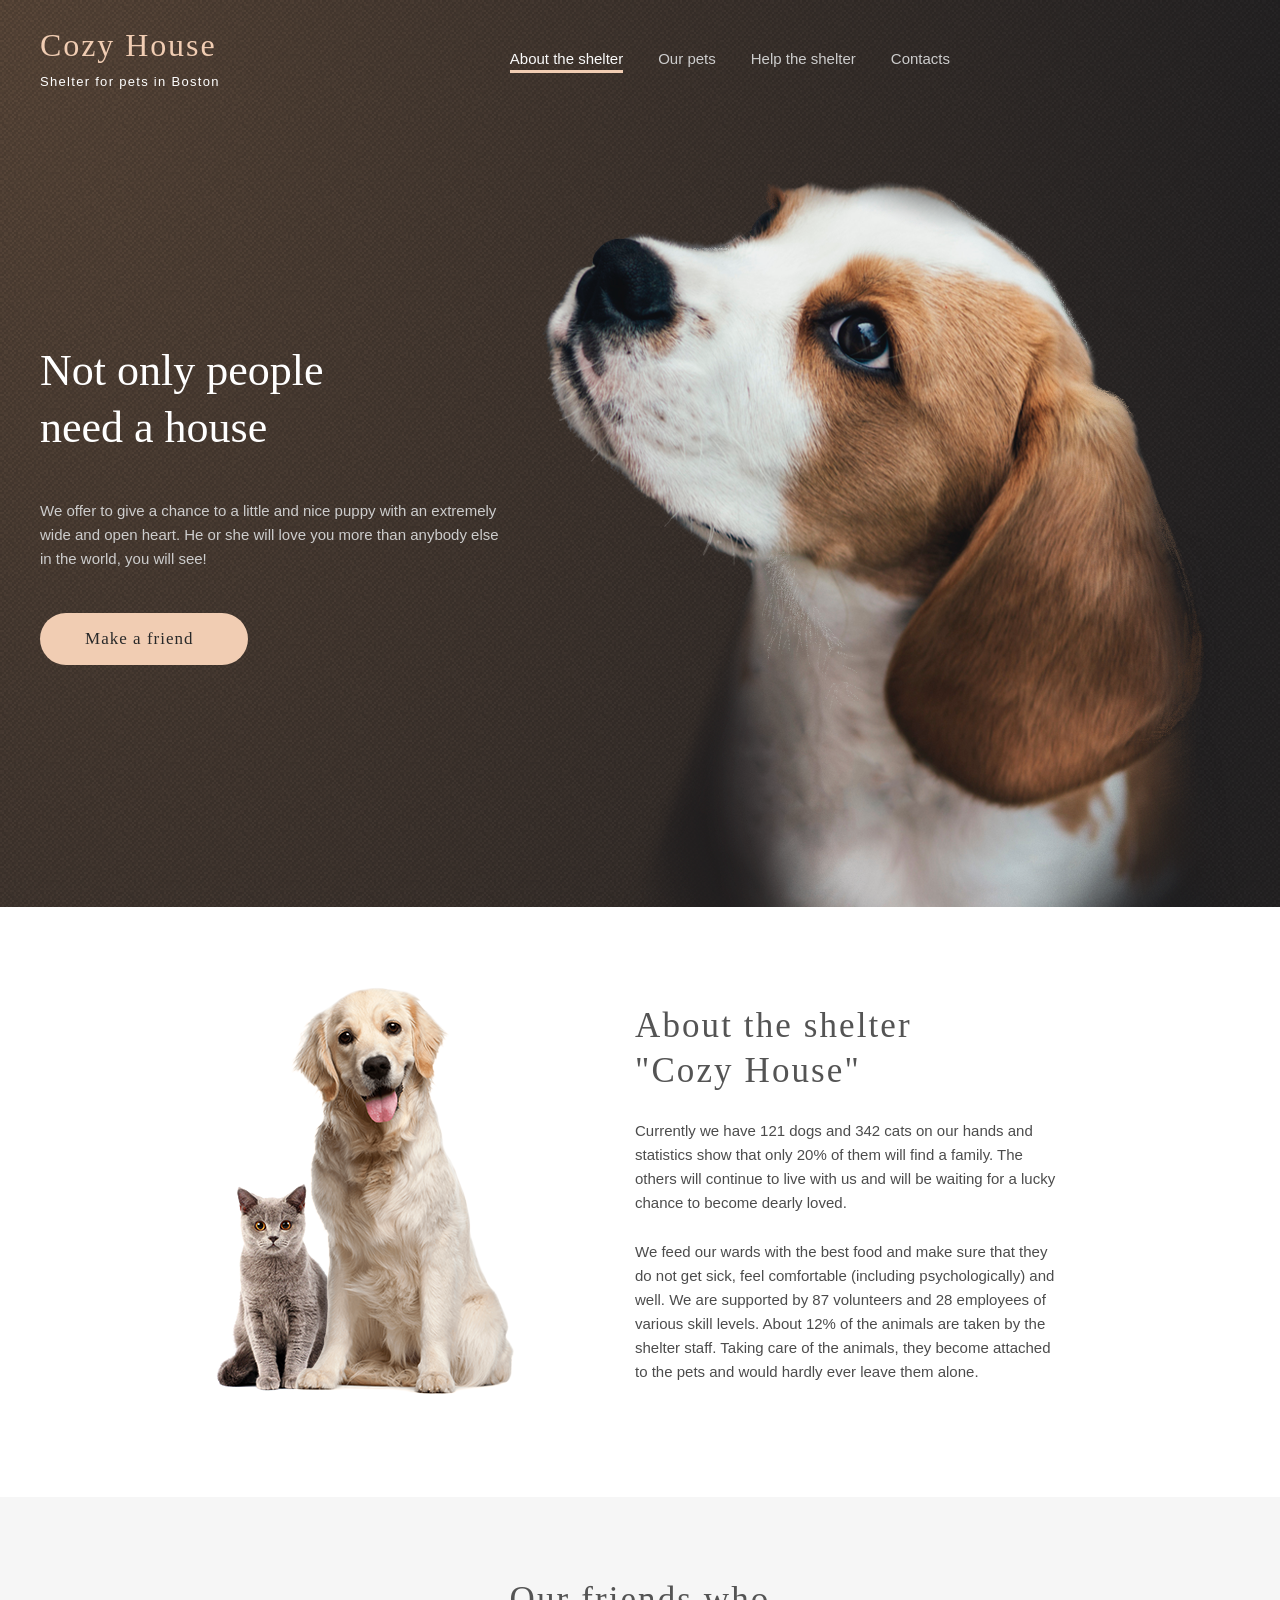
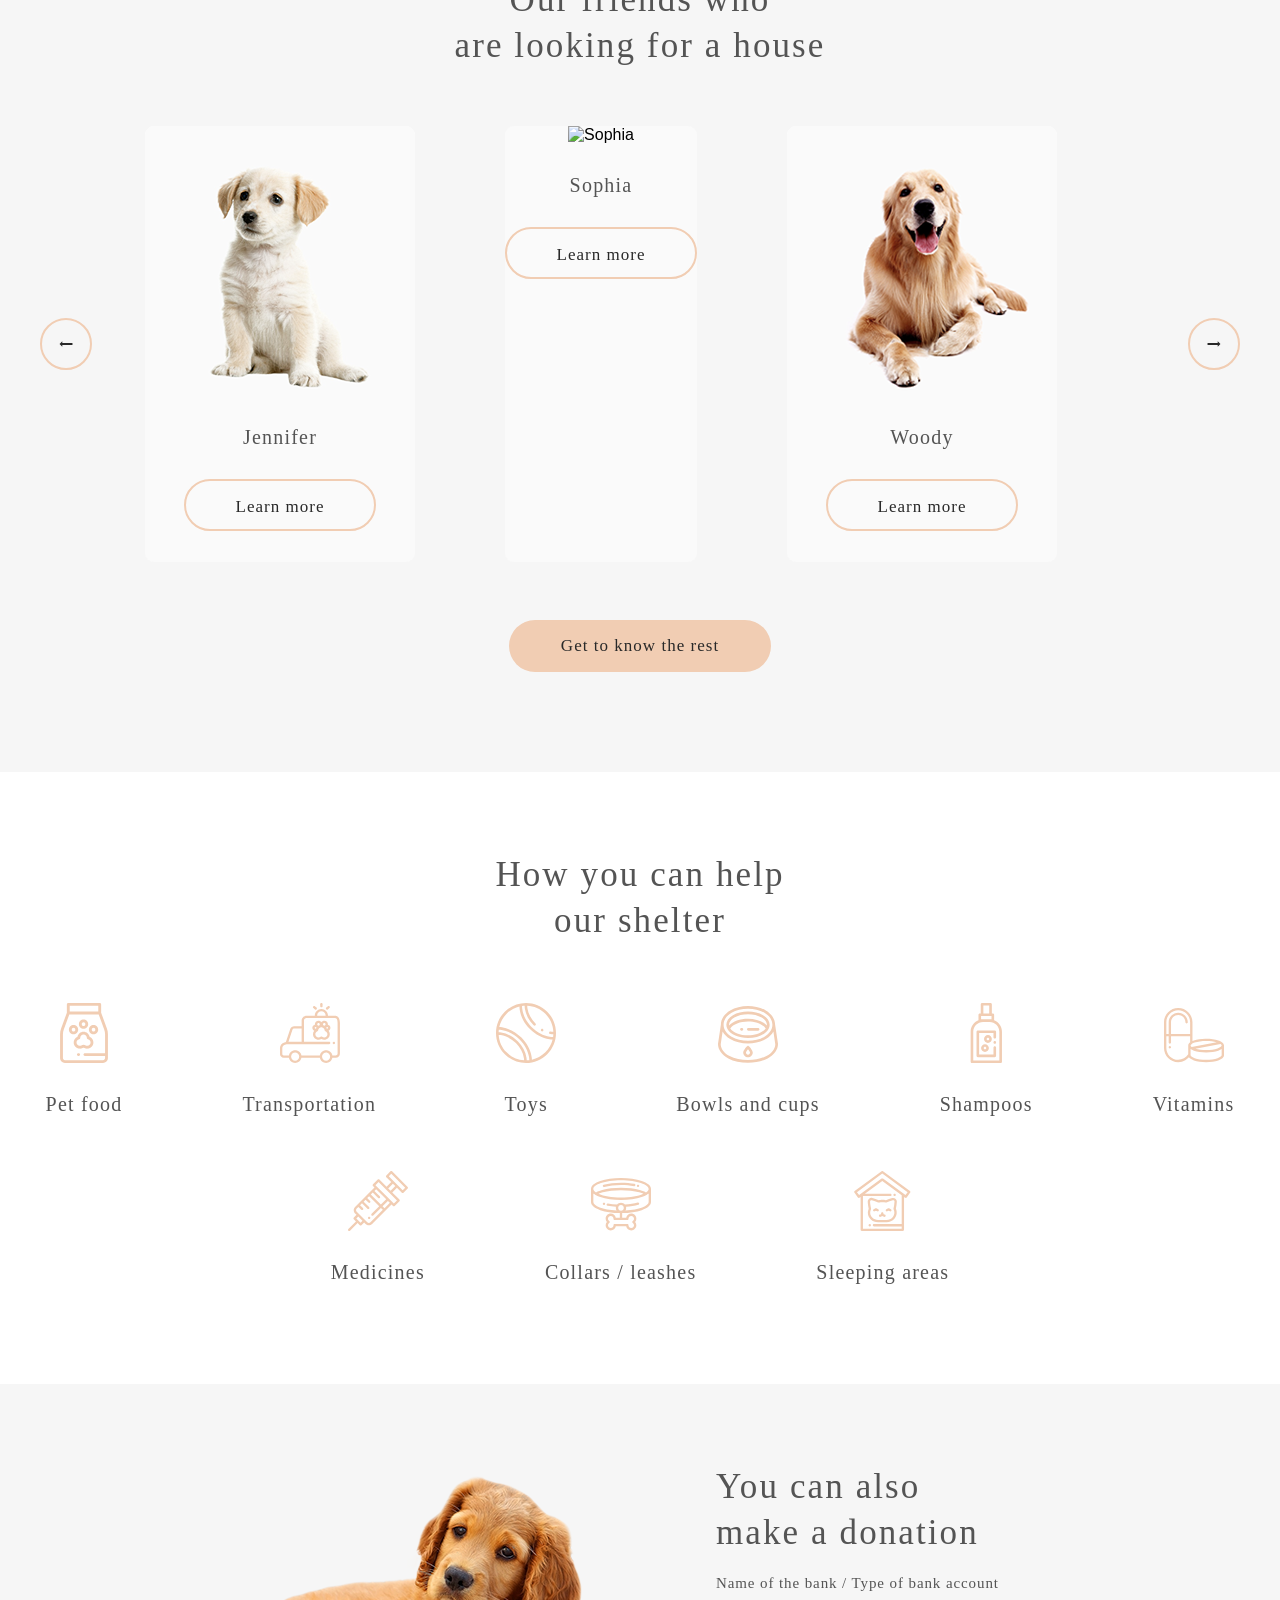
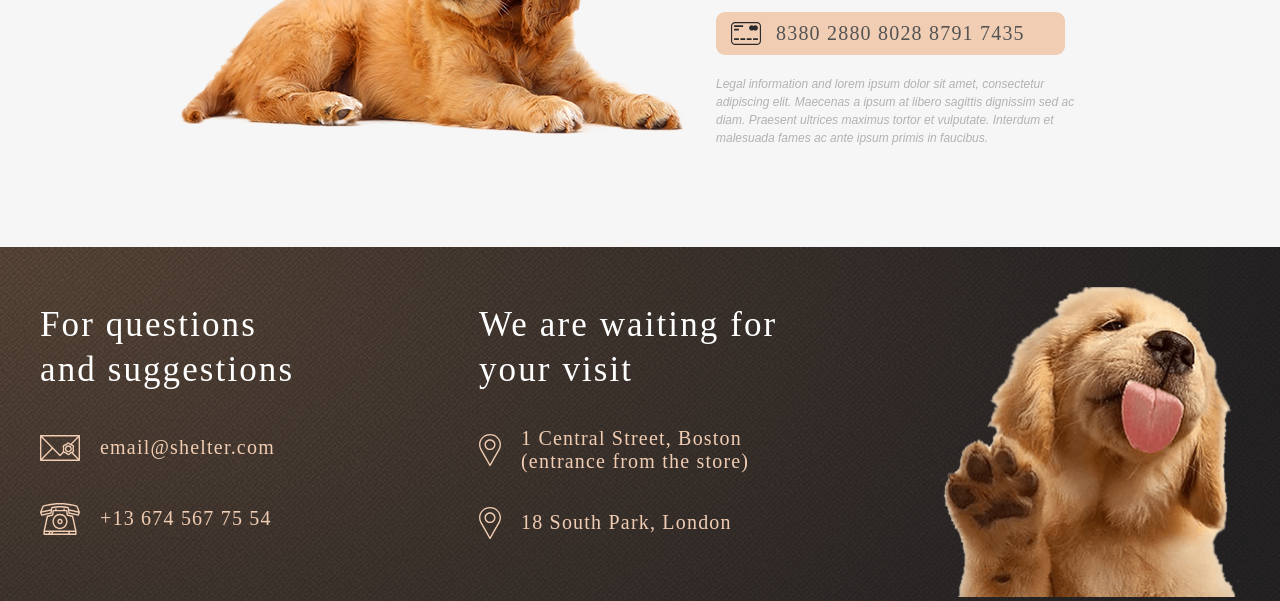
==== commit 945a1a92: "feat: render cards dynamically using template clone and loop through pets data" ====
--- a/index.html
+++ b/index.html
@@ -118,35 +118,15 @@
             </button>
             <div class="our-friends__slider-wrapper" id="slider">
               <div class="our-friends__slider-track">
-                <div class="card">
-                  <img
-                    src="./img/pets-katrine.png"
-                    alt="Katrine"
-                    class="card__img"
-                  />
-                  <p class="card__name">Katrine</p>
-                  <button class="card__button btn">Learn more</button>
-                </div>
-                <div class="card">
-                  <img
-                    src="./img/pets-jennifer.png"
-                    alt="Jennifer"
-                    class="card__img"
-                  />
-                  <p class="card__name">Jennifer</p>
-                  <button class="card__button btn">Learn more</button>
-                </div>
-                <div class="card">
-                  <img
-                    src="./img/pets-woody.png"
-                    alt="Woody"
-                    class="card__img"
-                  />
-                  <p class="card__name">Woody</p>
-                  <button class="card__button btn">Learn more</button>
-                </div>
               </div>
             </div>
+            <template id="pet__card__template">
+              <div class="card">
+                <img src="" alt="" class="card__img" />
+                <p class="card__name"></p>
+                <button class="card__button btn">Learn more</button>
+              </div>
+            </template>
             <button class="our-friends__arrow our-friends__arrow--right">
               <svg
                 width="52"
--- a/css/style.css
+++ b/css/style.css
@@ -207,7 +207,7 @@
 .our-friends__slider {
   display: flex;
   align-items: center;
-  justify-content: space-between;
+  gap: 53px;
 }
 
 .our-friends__arrow {
@@ -639,6 +639,8 @@
   .overlay.active {
     display: block;
   }
+
+  
 }
 
 @media (max-width: 506px) {
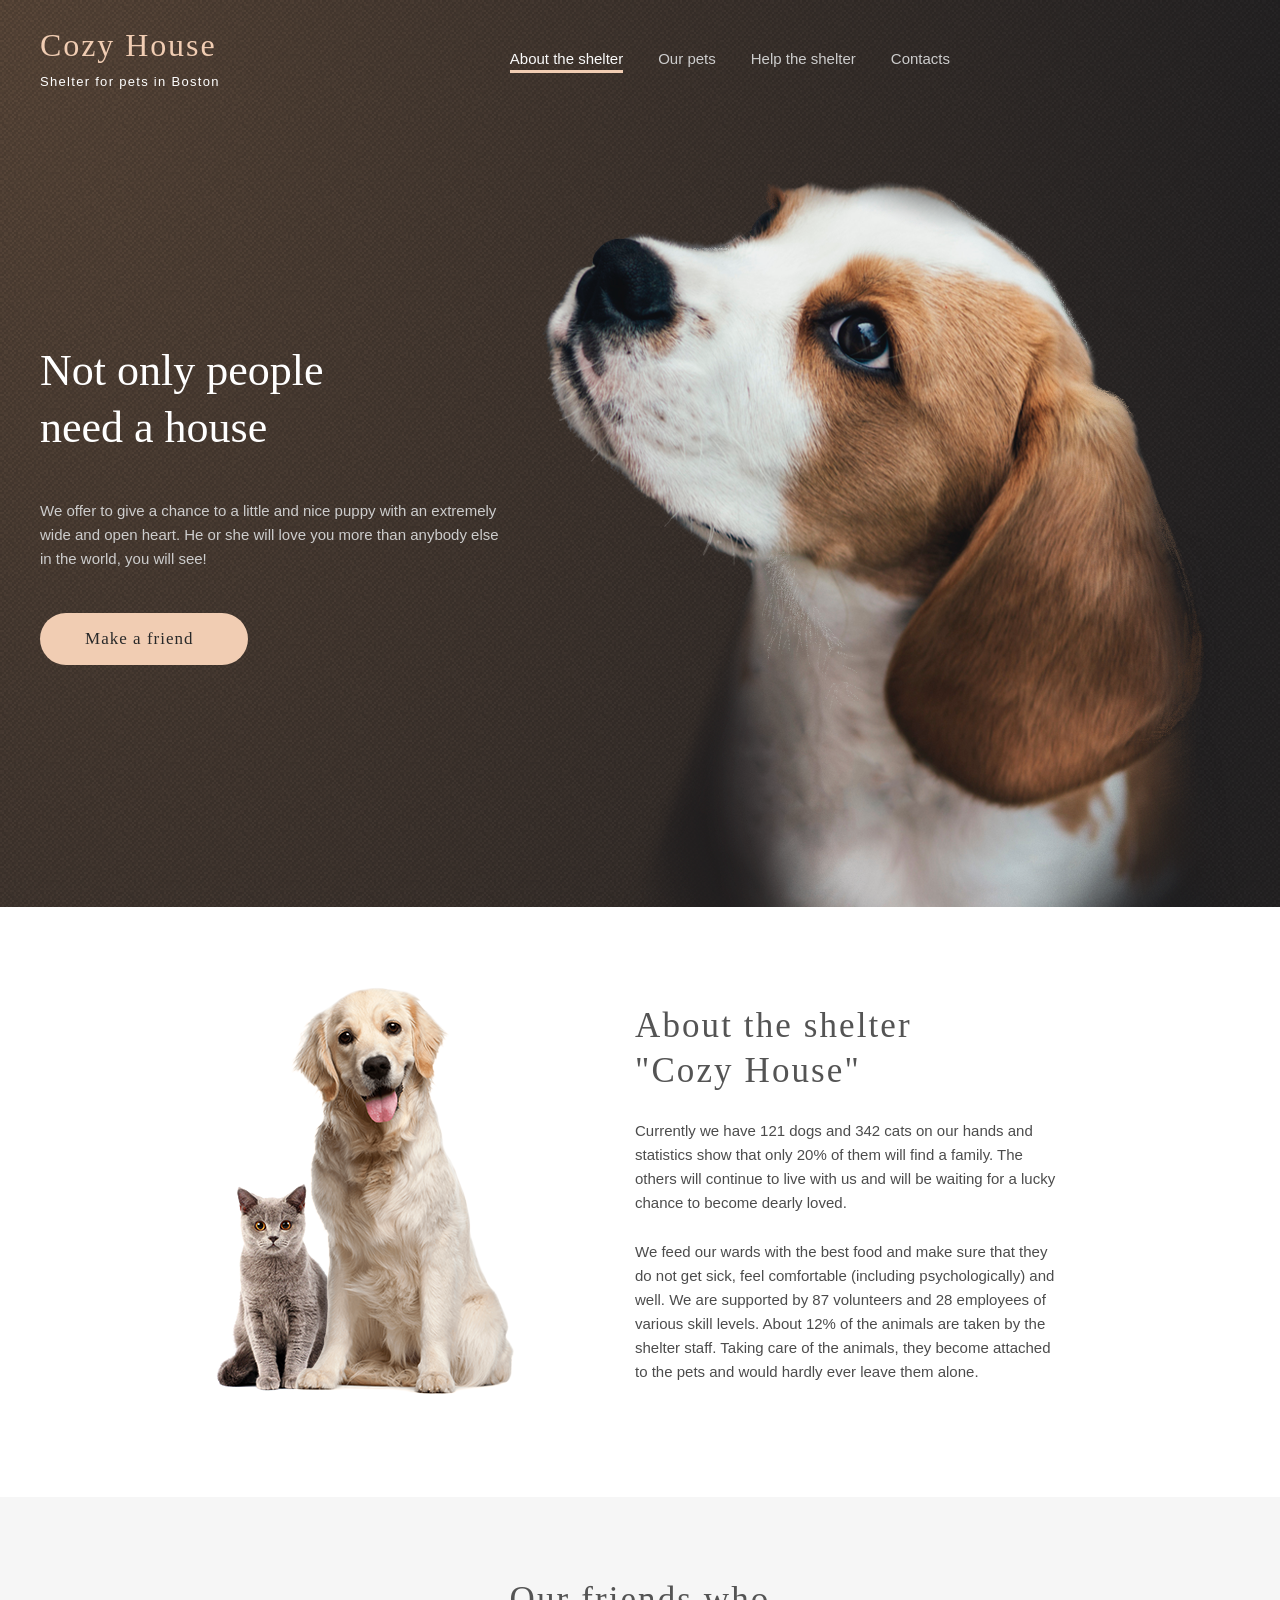
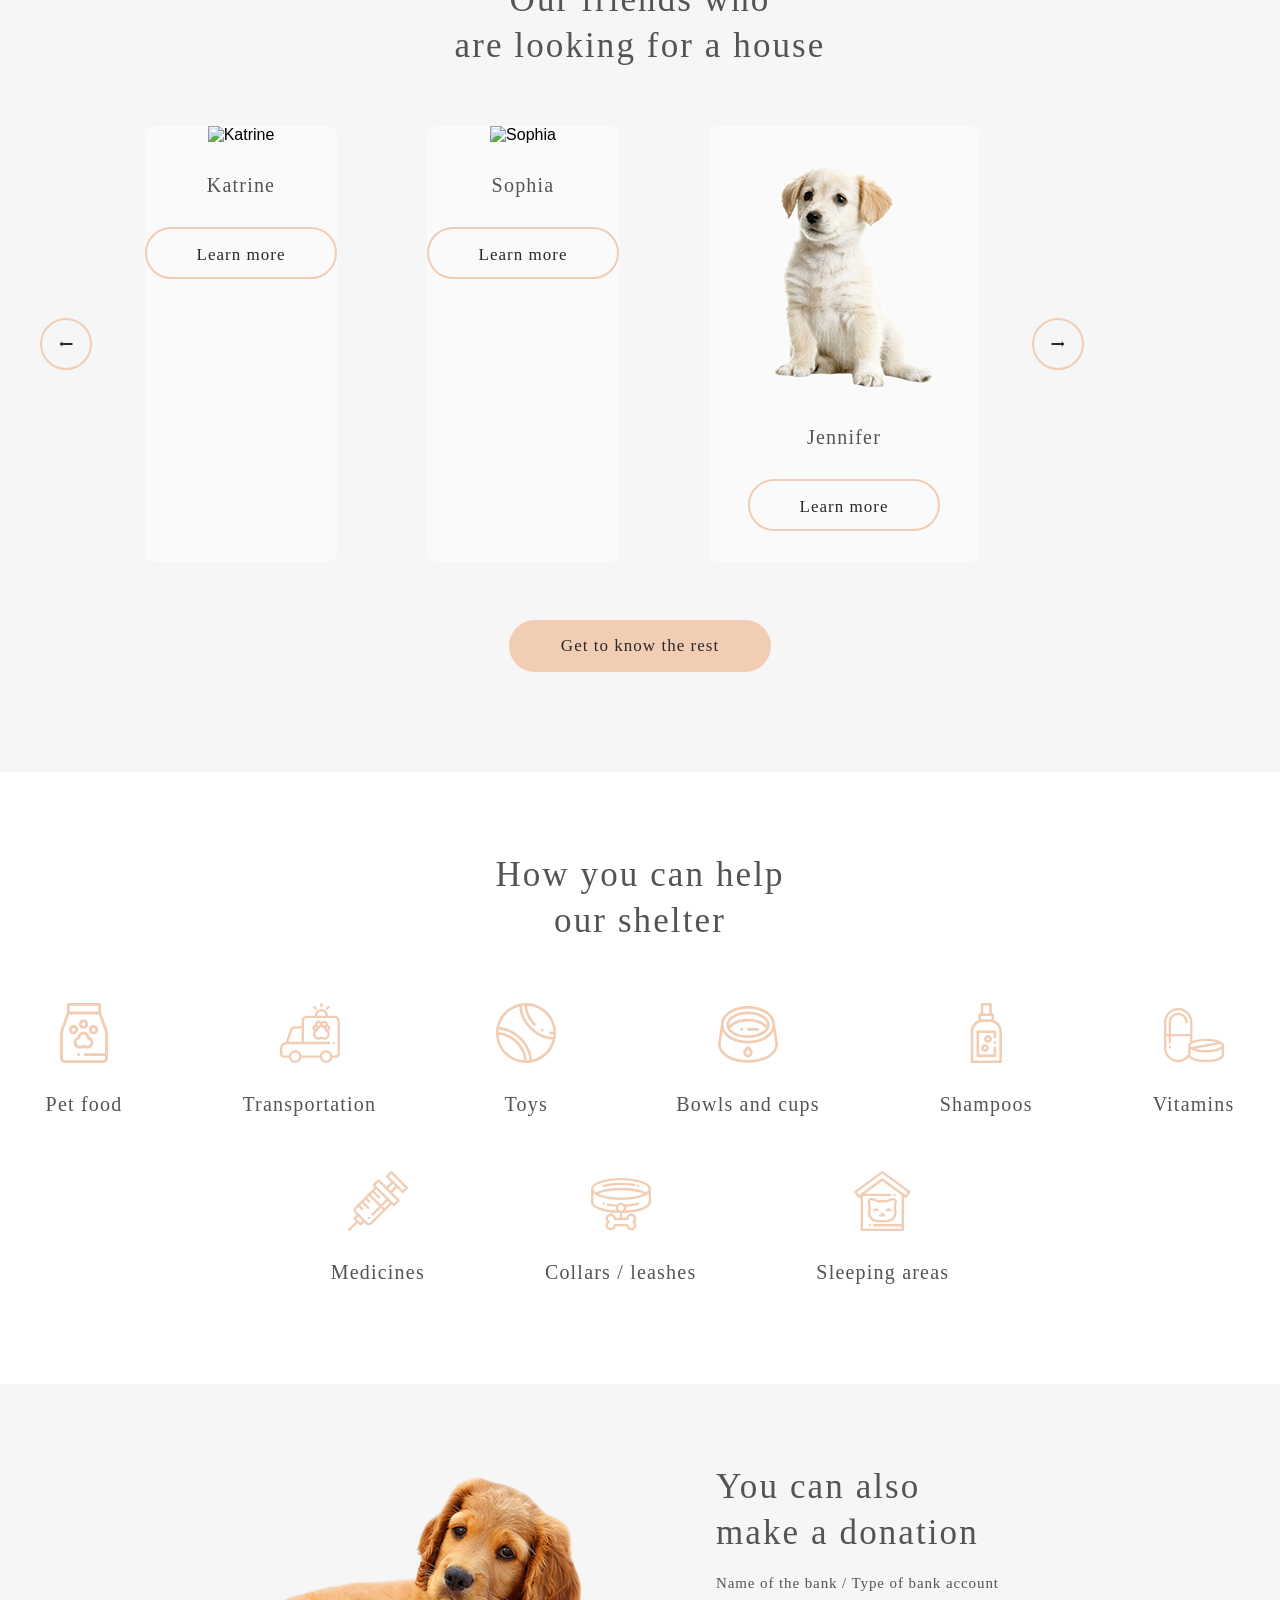
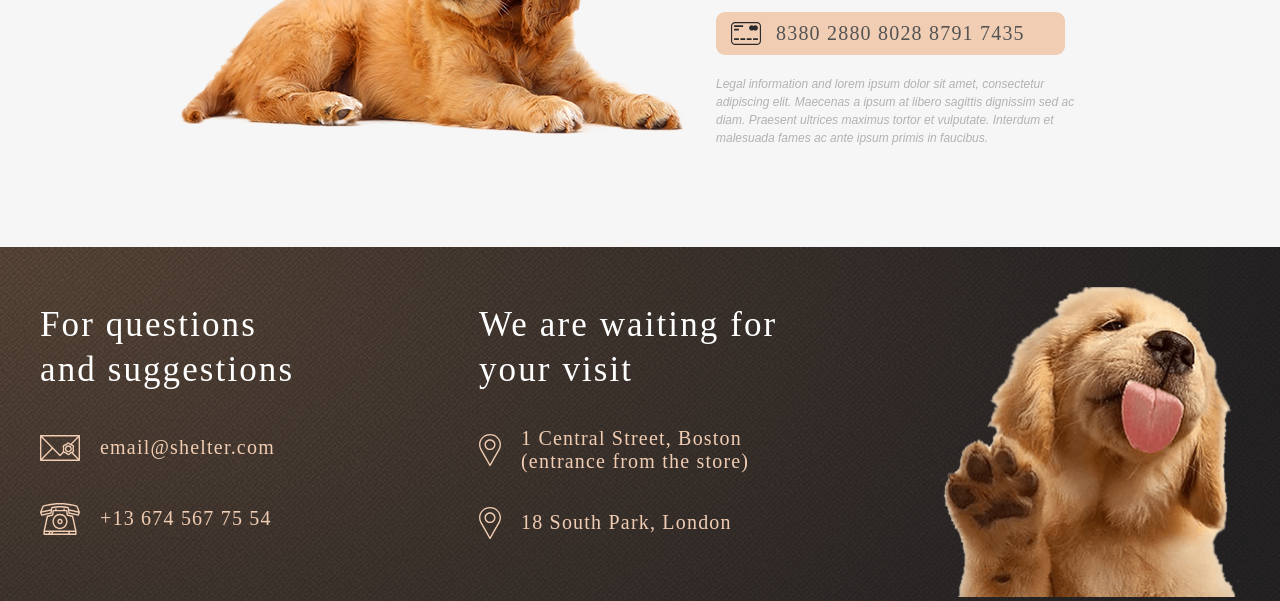
==== commit a20ae511: "feat: add popup layout and css styles" ====
--- a/index.html
+++ b/index.html
@@ -6,6 +6,7 @@
     <title>Shelter for pets</title>
     <link rel="stylesheet" href="css/normalize.css" />
     <link rel="stylesheet" href="css/style.css" />
+    <link rel="stylesheet" href="./css/popup.css">
     <link rel="icon" type="image/x-icon" href="./icon/icon.ico" />
   </head>
   <body>
@@ -117,8 +118,7 @@
               </svg>
             </button>
             <div class="our-friends__slider-wrapper" id="slider">
-              <div class="our-friends__slider-track">
-              </div>
+              <div class="our-friends__slider-track"></div>
             </div>
             <template id="pet__card__template">
               <div class="card">
@@ -268,6 +268,57 @@
         </div>
       </div>
     </footer>
+    <div class="popup__overlay" id="popup">
+      <div class="popup__window">
+        <button class="popup__close">
+          <svg
+            width="52"
+            height="52"
+            viewBox="0 0 52 52"
+            fill="none"
+            xmlns="http://www.w3.org/2000/svg"
+          >
+            <rect
+              x="1"
+              y="1"
+              width="50"
+              height="50"
+              rx="25"
+              stroke="#F1CDB3"
+              stroke-width="2"
+            />
+            <path
+              fill-rule="evenodd"
+              clip-rule="evenodd"
+              d="M27.4262 26L31.7046 21.7216C32.0985 21.3277 32.0985 20.6892 31.7046 20.2954C31.3108 19.9016 30.6723 19.9016 30.2785 20.2954L26 24.5739L21.7215 20.2954C21.3276 19.9015 20.6892 19.9015 20.2953 20.2954C19.9016 20.6892 19.9016 21.3277 20.2953 21.7215L24.5738 26L20.2953 30.2785C19.9016 30.6723 19.9016 31.3108 20.2953 31.7046C20.6892 32.0985 21.3276 32.0985 21.7215 31.7046L26 27.4261L30.2785 31.7046C30.6723 32.0985 31.3108 32.0985 31.7046 31.7046C32.0985 31.3108 32.0985 30.6723 31.7046 30.2785L27.4262 26Z"
+              fill="#292929"
+            />
+          </svg>
+        </button>
+        <div class="popup__content">
+          <img src="./img/pets-Sophia.png" alt="" class="popup__img" />
+          <div class="popup__info">
+            <h3 class="popup__name"></h3>
+            <h4 class="popup__type__breed"></h4>
+            <p class="popup__description"></p>
+            <ul class="popup__list">
+              <li><strong>Age:</strong> <span class="popup__age"></span></li>
+              <li>
+                <strong>Inoculations:</strong>
+                <span class="popup__inoculations"></span>
+              </li>
+              <li>
+                <strong>Diseases:</strong> <span class="popup__diseases"></span>
+              </li>
+              <li>
+                <strong>Parasites:</strong>
+                <span class="popup__parasites"></span>
+              </li>
+            </ul>
+          </div>
+        </div>
+      </div>
+    </div>
     <script type="module" src="js/main.js"></script>
   </body>
 </html>
--- a/css/style.css
+++ b/css/style.css
@@ -225,6 +225,7 @@
 .our-friends__slider-track {
   display: flex;
   gap: 90px;
+  transition: transform 0.5s ease-in-out;
 }
 
 .card {
@@ -444,8 +445,7 @@
 .burger span:nth-child(1) {
   transform: translateY(-10px);
 }
-.burger span:nth-child(2) {
-}
+
 .burger span:nth-child(3) {
   transform: translateY(10px);
 }
@@ -639,8 +639,6 @@
   .overlay.active {
     display: block;
   }
-
-  
 }
 
 @media (max-width: 506px) {
@@ -869,8 +867,6 @@
     width: 260px;
     height: 269px;
   }
-
-
 }
 
 /*hover*/
--- a/css/popup.css
+++ b/css/popup.css
@@ -0,0 +1,120 @@
+.popup__overlay {
+  display: flex;
+  align-items: center;
+  justify-content: center;
+  position: fixed;
+  top: 0;
+  left: 0;
+  width: 100%;
+  height: 100vh;
+  background: rgba(41, 41, 41, 0.6);
+  padding: 15px;
+  z-index: 100;
+    display: none;
+}
+
+.popup__window {
+  position: relative;
+  max-width: 900px;
+  width: 100%;
+  border-radius: 9px;
+  background: var(--color-light-l);
+}
+
+.popup__close {
+  display: flex;
+  align-items: center;
+  justify-content: center;
+  position: absolute;
+  top: -52px;
+  right: -40px;
+  width: 52px;
+  height: 52px;
+  border: 2px solid var(--color-primary);
+  border-radius: 50%;
+  background: transparent;
+  cursor: pointer;
+  transition: all 0.3s ease;
+}
+
+.popup__content {
+  display: flex;
+  align-items: center;
+  gap: 30px;
+  box-shadow: 0 2px 35px 14px rgba(13, 13, 13, 0.04);
+}
+
+.popup__img {
+  width: 500px;
+  height: 500px;
+  object-fit: cover;
+  border-radius: 9px 0 0 9px;
+}
+
+.popup__info {
+  max-width: 350px;
+  width: 100%;
+  padding-right: 20px;
+}
+
+.popup__name {
+  font-size: 35px;
+  line-height: 1.3;
+  letter-spacing: 0.06em;
+  color: #000;
+  margin-bottom: 10px;
+}
+
+.popup__type__breed {
+  font-size: 20px;
+  line-height: 1.15;
+  letter-spacing: 0.06em;
+  color: #000;
+  margin-bottom: 40px;
+}
+
+.popup__description {
+  font-size: 15px;
+  line-height: 1.1;
+  letter-spacing: 0.06em;
+  color: #000;
+  margin-bottom: 40px;
+}
+
+.popup__list {
+  display: flex;
+  flex-direction: column;
+  gap: 11px;
+}
+
+.popup__list li {
+  position: relative;
+  font-size: 15px;
+  line-height: 1.1;
+  letter-spacing: 0.06em;
+  color: #000;
+  padding-left: 15px;
+}
+
+.popup__list li::before {
+  content: "";
+  position: absolute;
+  left: 0;
+  top: 6px;
+  width: 4px;
+  height: 4px;
+  background-color: var(--color-primary);
+  border-radius: 50%;
+}
+
+.popup__list li strong {
+  font-weight: 700;
+}
+
+.popup__close:hover {
+  background-color: var(--color-primary);
+}
+
+.popup__overlay.active {
+  display: flex;
+}
